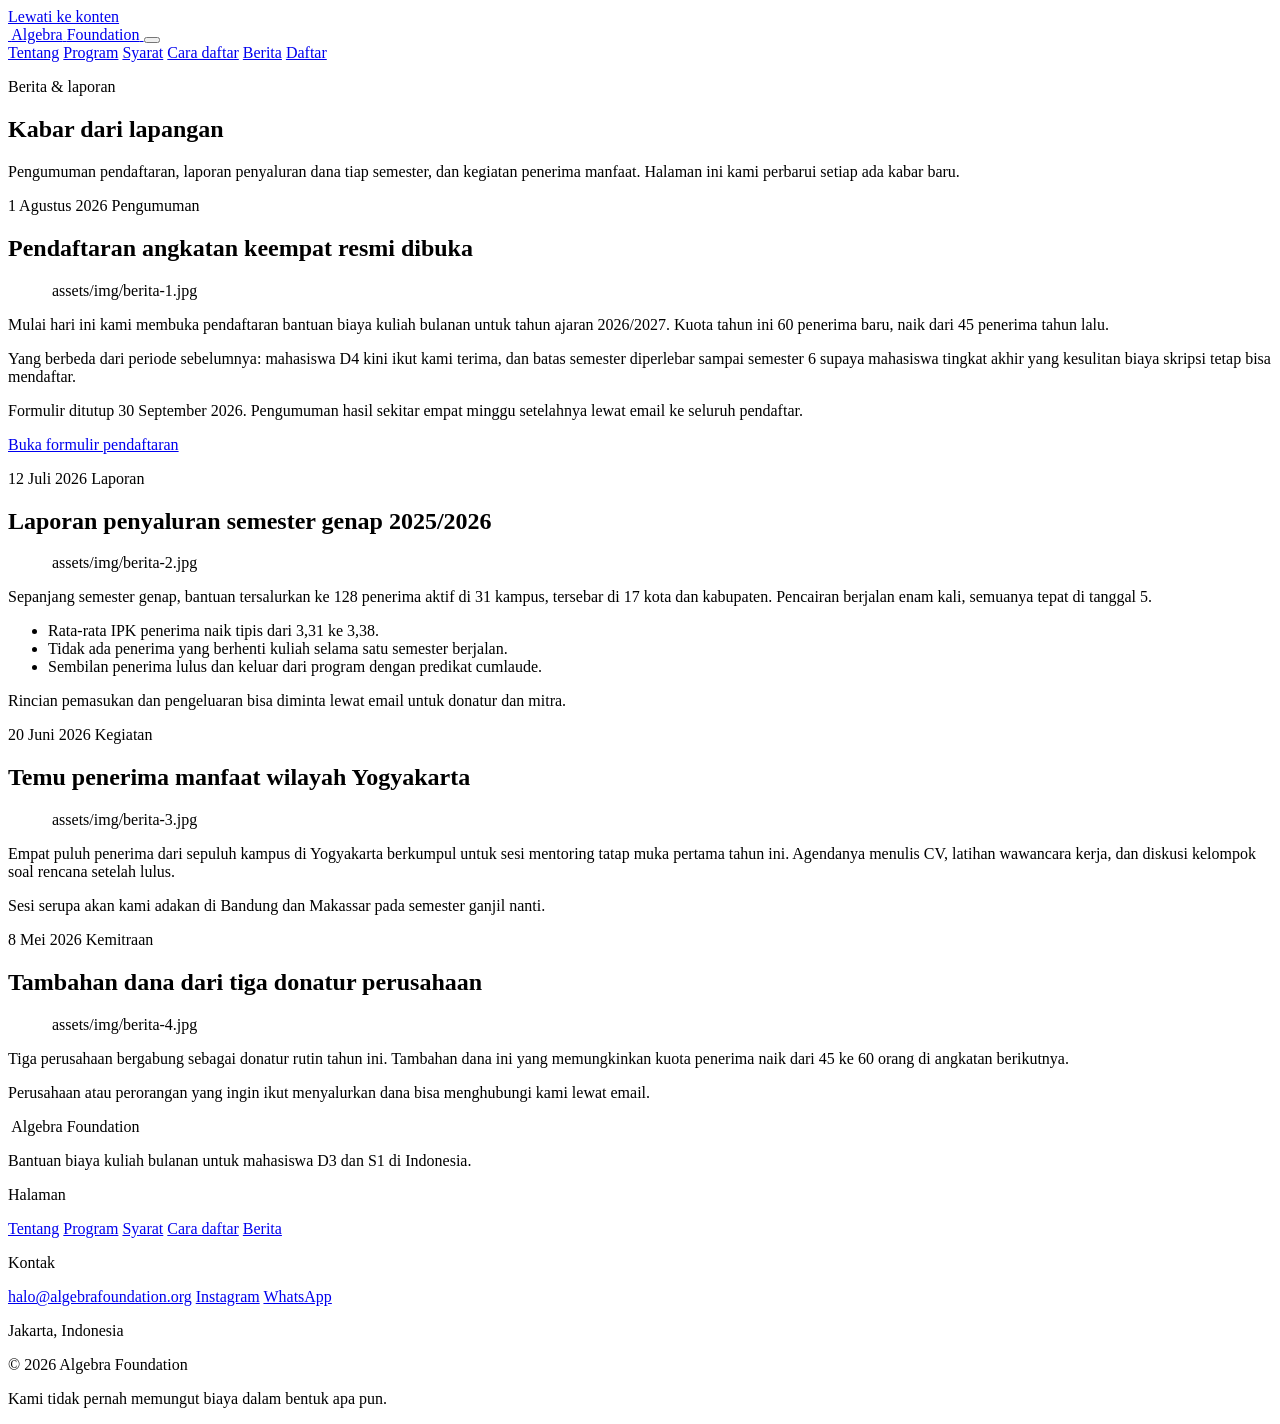
==== berita.html @ 080e6dc0 "Add files via upload" ====
<!DOCTYPE html>
<html lang="id">
<head>
<meta charset="UTF-8">
<meta name="viewport" content="width=device-width, initial-scale=1.0">
<title>Berita — Algebra Foundation</title>
<meta name="description" content="Kabar terbaru, laporan penyaluran dana, dan kegiatan Algebra Foundation.">
<link rel="icon" href="assets/img/logo.svg">
<meta name="theme-color" content="#123363">

<link rel="preconnect" href="https://fonts.googleapis.com">
<link rel="preconnect" href="https://fonts.gstatic.com" crossorigin>
<link href="https://fonts.googleapis.com/css2?family=Newsreader:ital,opsz,wght@0,6..72,400;0,6..72,500;0,6..72,600;1,6..72,400&family=Plus+Jakarta+Sans:wght@400;500;600;700&family=IBM+Plex+Mono:wght@400;500&display=swap" rel="stylesheet">
<link rel="stylesheet" href="assets/css/style.css">
<noscript>
  <style>
    .reveal{ opacity:1 !important; transform:none !important; }
    .ledger__month{ opacity:1 !important; transform:none !important; }
    .nav{ max-height:none !important; opacity:1 !important; pointer-events:auto !important; }
  </style>
</noscript>
</head>
<body>

<a class="skip" href="#utama">Lewati ke konten</a>

<header class="topbar" id="topbar">
  <div class="wrap topbar__inner">
    <a class="brand" href="index.html">
      <img class="brand__img" src="assets/img/logo.svg" alt="">
      <span class="brand__text">
        <span class="brand__name">Algebra</span>
        <span class="brand__sub">Foundation</span>
      </span>
    </a>

    <button class="burger" id="burger" aria-expanded="false" aria-controls="nav" aria-label="Buka menu">
      <span></span><span></span><span></span>
    </button>

    <nav class="nav" id="nav">
      <a href="index.html#tentang">Tentang</a>
      <a href="index.html#program">Program</a>
      <a href="index.html#syarat">Syarat</a>
      <a href="index.html#cara-daftar">Cara daftar</a>
      <a href="berita.html">Berita</a>
      <a class="btn btn--pill" href="https://forms.gle/GANTI-LINK-INI" target="_blank" rel="noopener">Daftar</a>
    </nav>
  </div>
</header>

<main id="utama">

<section class="pagehead">
  <div class="wrap">
    <p class="eyebrow">Berita &amp; laporan</p>
    <h1 class="h1">Kabar dari lapangan</h1>
    <p class="pagehead__lead">
      Pengumuman pendaftaran, laporan penyaluran dana tiap semester, dan kegiatan penerima manfaat.
      Halaman ini kami perbarui setiap ada kabar baru.
    </p>
  </div>
</section>

<section class="section">
  <div class="wrap wrap--narrow">

    <!-- ====== SALIN BLOK <article> DI BAWAH INI UNTUK MENAMBAH BERITA BARU ====== -->
    <article class="post" id="pendaftaran-2026">
      <div class="post__meta">
        <time class="post__date" datetime="2026-08-01">1 Agustus 2026</time>
        <span class="post__badge">Pengumuman</span>
      </div>
      <h2 class="post__title">Pendaftaran angkatan keempat resmi dibuka</h2>
      <figure class="foto foto--169">
        <img src="assets/img/berita-1.jpg" alt="">
        <span class="foto__hint">assets/img/berita-1.jpg</span>
      </figure>
      <div class="post__body">
        <p>
          Mulai hari ini kami membuka pendaftaran bantuan biaya kuliah bulanan untuk tahun ajaran
          2026/2027. Kuota tahun ini 60 penerima baru, naik dari 45 penerima tahun lalu.
        </p>
        <p>
          Yang berbeda dari periode sebelumnya: mahasiswa D4 kini ikut kami terima, dan batas
          semester diperlebar sampai semester 6 supaya mahasiswa tingkat akhir yang kesulitan
          biaya skripsi tetap bisa mendaftar.
        </p>
        <p>
          Formulir ditutup 30 September 2026. Pengumuman hasil sekitar empat minggu setelahnya
          lewat email ke seluruh pendaftar.
        </p>
        <p><a class="link-arrow" href="https://forms.gle/GANTI-LINK-INI" target="_blank" rel="noopener">Buka formulir pendaftaran</a></p>
      </div>
    </article>

    <article class="post" id="laporan-genap">
      <div class="post__meta">
        <time class="post__date" datetime="2026-07-12">12 Juli 2026</time>
        <span class="post__badge">Laporan</span>
      </div>
      <h2 class="post__title">Laporan penyaluran semester genap 2025/2026</h2>
      <figure class="foto foto--169">
        <img src="assets/img/berita-2.jpg" alt="">
        <span class="foto__hint">assets/img/berita-2.jpg</span>
      </figure>
      <div class="post__body">
        <p>
          Sepanjang semester genap, bantuan tersalurkan ke 128 penerima aktif di 31 kampus,
          tersebar di 17 kota dan kabupaten. Pencairan berjalan enam kali, semuanya tepat di
          tanggal 5.
        </p>
        <ul>
          <li>Rata-rata IPK penerima naik tipis dari 3,31 ke 3,38.</li>
          <li>Tidak ada penerima yang berhenti kuliah selama satu semester berjalan.</li>
          <li>Sembilan penerima lulus dan keluar dari program dengan predikat cumlaude.</li>
        </ul>
        <p>
          Rincian pemasukan dan pengeluaran bisa diminta lewat email untuk donatur dan mitra.
        </p>
      </div>
    </article>

    <article class="post" id="temu-yogya">
      <div class="post__meta">
        <time class="post__date" datetime="2026-06-20">20 Juni 2026</time>
        <span class="post__badge">Kegiatan</span>
      </div>
      <h2 class="post__title">Temu penerima manfaat wilayah Yogyakarta</h2>
      <figure class="foto foto--169">
        <img src="assets/img/berita-3.jpg" alt="">
        <span class="foto__hint">assets/img/berita-3.jpg</span>
      </figure>
      <div class="post__body">
        <p>
          Empat puluh penerima dari sepuluh kampus di Yogyakarta berkumpul untuk sesi mentoring
          tatap muka pertama tahun ini. Agendanya menulis CV, latihan wawancara kerja, dan
          diskusi kelompok soal rencana setelah lulus.
        </p>
        <p>
          Sesi serupa akan kami adakan di Bandung dan Makassar pada semester ganjil nanti.
        </p>
      </div>
    </article>

    <article class="post" id="mitra-baru">
      <div class="post__meta">
        <time class="post__date" datetime="2026-05-08">8 Mei 2026</time>
        <span class="post__badge">Kemitraan</span>
      </div>
      <h2 class="post__title">Tambahan dana dari tiga donatur perusahaan</h2>
      <figure class="foto foto--169">
        <img src="assets/img/berita-4.jpg" alt="">
        <span class="foto__hint">assets/img/berita-4.jpg</span>
      </figure>
      <div class="post__body">
        <p>
          Tiga perusahaan bergabung sebagai donatur rutin tahun ini. Tambahan dana ini yang
          memungkinkan kuota penerima naik dari 45 ke 60 orang di angkatan berikutnya.
        </p>
        <p>
          Perusahaan atau perorangan yang ingin ikut menyalurkan dana bisa menghubungi kami
          lewat email.
        </p>
      </div>
    </article>
    <!-- ====== SAMPAI SINI ====== -->

  </div>
</section>

</main>

<footer class="foot">
  <div class="wrap foot__inner">
    <div class="foot__brand">
      <img class="foot__logo" src="assets/img/logo-putih.svg" alt="">
      <span class="foot__wordmark">
        <span class="brand__name">Algebra</span>
        <span class="brand__sub">Foundation</span>
      </span>
      <p class="foot__blurb">Bantuan biaya kuliah bulanan untuk mahasiswa D3 dan S1 di Indonesia.</p>
    </div>

    <div class="foot__col">
      <p class="foot__head">Halaman</p>
      <a href="index.html#tentang">Tentang</a>
      <a href="index.html#program">Program</a>
      <a href="index.html#syarat">Syarat</a>
      <a href="index.html#cara-daftar">Cara daftar</a>
      <a href="berita.html">Berita</a>
    </div>

    <div class="foot__col">
      <p class="foot__head">Kontak</p>
      <a href="mailto:halo@algebrafoundation.org">halo@algebrafoundation.org</a>
      <a href="https://instagram.com/" target="_blank" rel="noopener">Instagram</a>
      <a href="https://wa.me/62800000000" target="_blank" rel="noopener">WhatsApp</a>
      <p class="foot__addr">Jakarta, Indonesia</p>
    </div>
  </div>

  <div class="wrap foot__bar">
    <p>© <span id="tahun">2026</span> Algebra Foundation</p>
    <p>Kami tidak pernah memungut biaya dalam bentuk apa pun.</p>
  </div>
</footer>

<script src="assets/js/main.js"></script>
</body>
</html>
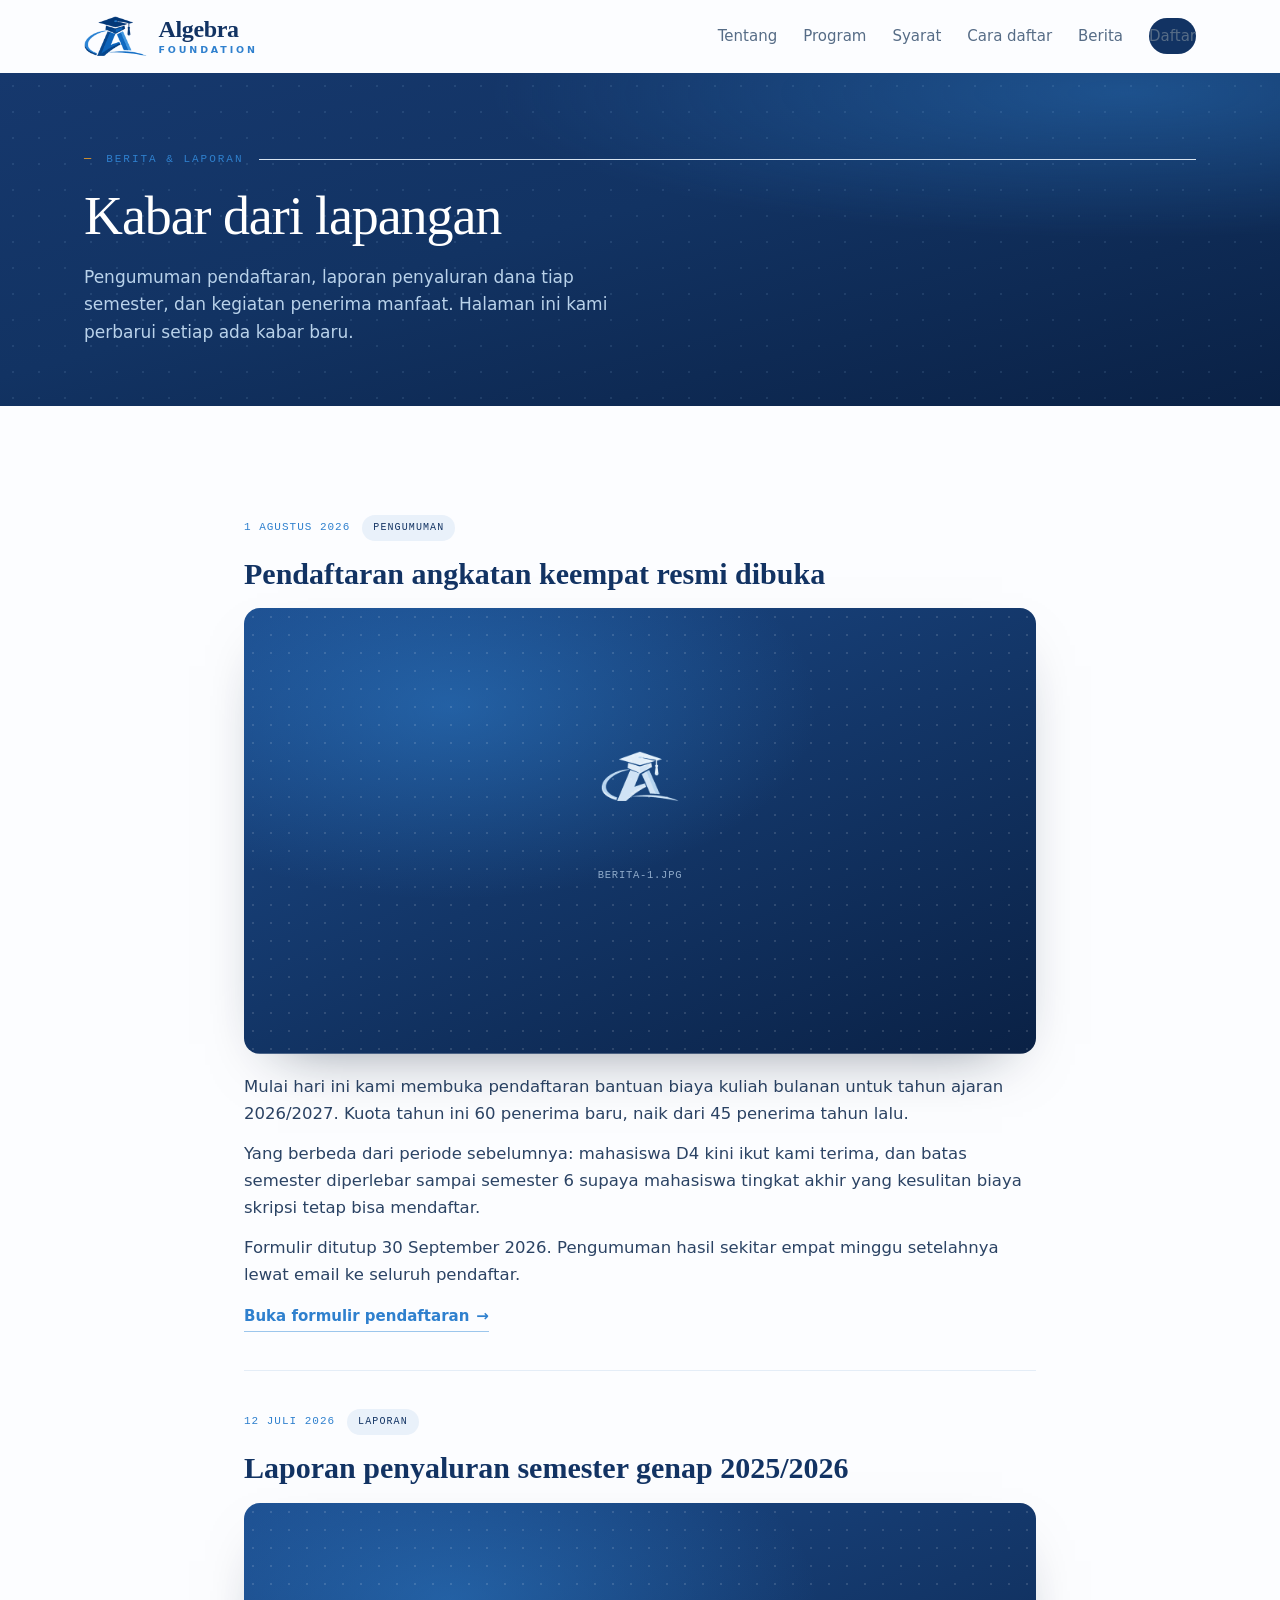
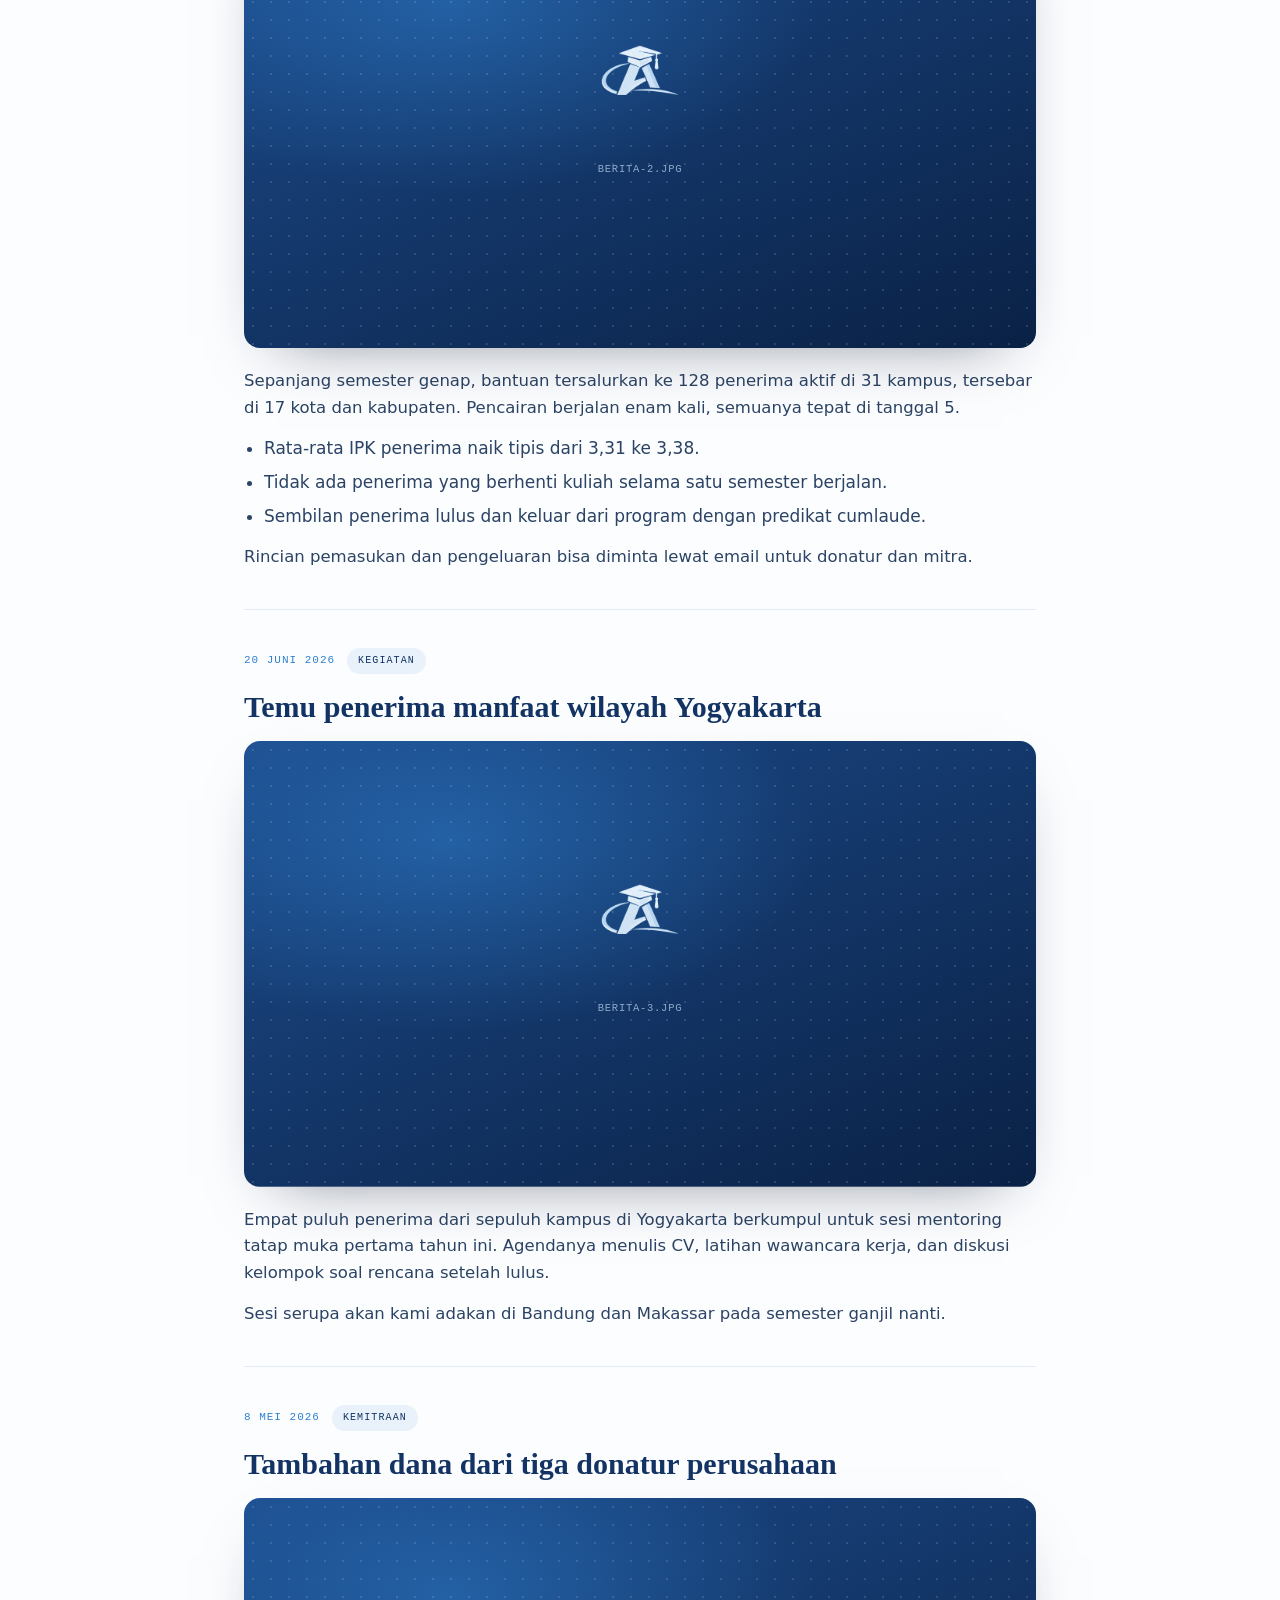
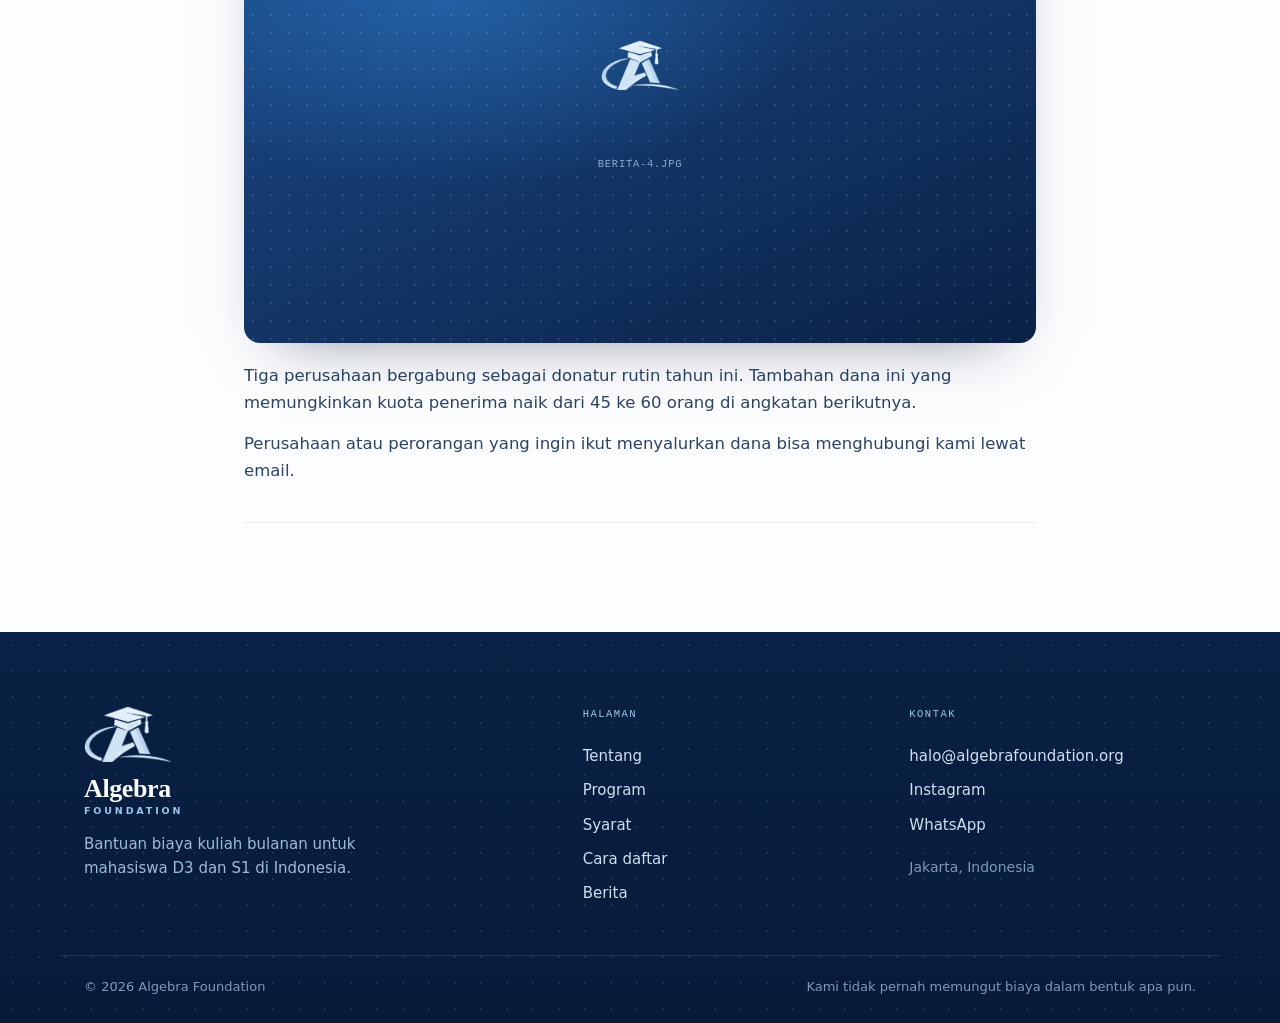
==== commit 6f3c0371: "Add files via upload" ====
--- a/berita.html
+++ b/berita.html
@@ -5,13 +5,489 @@
 <meta name="viewport" content="width=device-width, initial-scale=1.0">
 <title>Berita — Algebra Foundation</title>
 <meta name="description" content="Kabar terbaru, laporan penyaluran dana, dan kegiatan Algebra Foundation.">
-<link rel="icon" href="assets/img/logo.svg">
+<link rel="icon" href="[data-uri]">
 <meta name="theme-color" content="#123363">
 
 <link rel="preconnect" href="https://fonts.googleapis.com">
 <link rel="preconnect" href="https://fonts.gstatic.com" crossorigin>
 <link href="https://fonts.googleapis.com/css2?family=Newsreader:ital,opsz,wght@0,6..72,400;0,6..72,500;0,6..72,600;1,6..72,400&family=Plus+Jakarta+Sans:wght@400;500;600;700&family=IBM+Plex+Mono:wght@400;500&display=swap" rel="stylesheet">
-<link rel="stylesheet" href="assets/css/style.css">
+<style>
+/* =========================================================
+   Algebra Foundation — style.css
+   Palet & tipografi diambil dari logo yayasan.
+   ========================================================= */
+
+:root{
+  --ink:        #0B1A2E;
+  --navy:       #123363;
+  --navy-900:   #0A2145;
+  --navy-800:   #0E2951;
+  --navy-700:   #16386D;
+  --navy-600:   #1C4B8B;
+  --azure:      #2F80CE;
+  --azure-300:  #9CC6EC;
+  --sky:        #E9F1FA;
+  --sky-deep:   #D6E6F6;
+  --paper:      #FCFDFF;
+  --line:       #D7E3F0;
+  --line-soft:  #E4EDF7;
+  --muted:      #566C86;
+  --body:       #2B4364;
+  --marigold:   #E39A2B;
+  --marigold-l: #F6C670;
+
+  --serif: "Newsreader", Georgia, serif;
+  --sans:  "Plus Jakarta Sans", system-ui, -apple-system, "Segoe UI", sans-serif;
+  --mono:  "IBM Plex Mono", ui-monospace, "SF Mono", monospace;
+
+  --wrap: 1160px;
+  --pad-y: clamp(64px, 8.5vw, 112px);
+  --radius: 16px;
+  --shadow: 0 24px 60px -34px rgba(11,26,46,.55);
+}
+
+*,*::before,*::after{ box-sizing:border-box; }
+html{ scroll-behavior:smooth; scroll-padding-top:86px; }
+
+body{
+  margin:0;
+  background:var(--paper);
+  color:var(--ink);
+  font-family:var(--sans);
+  font-size:17px;
+  line-height:1.62;
+  -webkit-font-smoothing:antialiased;
+  overflow-x:hidden;
+}
+
+img{ max-width:100%; display:block; }
+a{ color:inherit; }
+
+.skip{ position:absolute; left:-9999px; top:0; background:var(--navy); color:#fff; padding:12px 18px; z-index:200; }
+.skip:focus{ left:0; }
+:focus-visible{ outline:3px solid var(--marigold); outline-offset:3px; border-radius:4px; }
+
+.wrap{ width:100%; max-width:var(--wrap); margin:0 auto; padding:0 24px; position:relative; z-index:2; }
+.wrap--narrow{ max-width:840px; }
+.mono{ font-family:var(--mono); font-size:.92em; }
+
+/* =========== HEADER =========== */
+.topbar{
+  position:sticky; top:0; z-index:100;
+  background:rgba(252,253,255,.9);
+  backdrop-filter:saturate(170%) blur(14px);
+  border-bottom:1px solid transparent;
+  transition:border-color .25s ease, box-shadow .25s ease;
+}
+.topbar.is-stuck{ border-bottom-color:var(--line-soft); box-shadow:0 8px 30px -22px rgba(11,26,46,.6); }
+.topbar__inner{ display:flex; align-items:center; justify-content:space-between; gap:16px; min-height:72px; }
+
+.brand{ display:flex; align-items:center; gap:12px; text-decoration:none; }
+.brand__img{ width:auto; height:40px; object-fit:contain; }
+.brand__text{ display:flex; flex-direction:column; line-height:1; }
+.brand__name{ font-family:var(--serif); font-size:24px; font-weight:600; color:var(--navy); letter-spacing:-.015em; }
+.brand__sub{ font-family:var(--sans); font-size:9.5px; font-weight:700; letter-spacing:.3em; color:var(--azure); text-transform:uppercase; margin-top:4px; }
+
+.nav{ display:flex; align-items:center; gap:26px; }
+.nav a{ text-decoration:none; font-size:15px; font-weight:500; color:var(--muted); padding:6px 0; position:relative; transition:color .18s ease; }
+.nav a:not(.btn)::after{ content:""; position:absolute; left:0; bottom:0; height:2px; width:0; background:var(--azure); transition:width .22s ease; }
+.nav a:not(.btn):hover{ color:var(--navy); }
+.nav a:not(.btn):hover::after{ width:100%; }
+
+.burger{ display:none; background:none; border:0; padding:10px; cursor:pointer; }
+.burger span{ display:block; width:24px; height:2px; background:var(--navy); border-radius:2px; transition:transform .25s ease, opacity .2s ease; }
+.burger span + span{ margin-top:6px; }
+.burger[aria-expanded="true"] span:nth-child(1){ transform:translateY(8px) rotate(45deg); }
+.burger[aria-expanded="true"] span:nth-child(2){ opacity:0; }
+.burger[aria-expanded="true"] span:nth-child(3){ transform:translateY(-8px) rotate(-45deg); }
+
+/* =========== TOMBOL =========== */
+.btn{
+  display:inline-flex; align-items:center; justify-content:center; gap:9px;
+  text-decoration:none; font-weight:600; font-size:15px;
+  padding:13px 26px; border-radius:999px; text-align:center; border:0; cursor:pointer;
+  transition:transform .16s ease, background .2s ease, box-shadow .2s ease, color .2s ease;
+}
+.btn svg{ width:17px; height:17px; flex:none; }
+.btn--primary{ background:linear-gradient(160deg, var(--marigold-l), var(--marigold)); color:#33220A; box-shadow:0 12px 26px -14px rgba(227,154,43,.95); }
+.btn--primary:hover{ transform:translateY(-2px); box-shadow:0 18px 32px -14px rgba(227,154,43,1); }
+.btn--ghost{ border:1.5px solid rgba(156,198,236,.55); color:#EAF2FA; }
+.btn--ghost:hover{ background:rgba(255,255,255,.1); border-color:#fff; }
+.btn--pill{ background:var(--navy); color:#fff; padding:11px 22px; font-size:14.5px; }
+.btn--pill:hover{ background:var(--navy-600); transform:translateY(-1px); }
+.btn--lg{ padding:16px 32px; font-size:16px; }
+
+/* =========== HERO =========== */
+.hero{
+  position:relative; isolation:isolate; color:#fff;
+  padding:clamp(52px,7vw,88px) 0 clamp(44px,6vw,68px);
+  background:
+    radial-gradient(90% 70% at 88% 4%, rgba(47,128,206,.42) 0%, transparent 60%),
+    radial-gradient(70% 60% at 4% 96%, rgba(28,75,139,.5) 0%, transparent 62%),
+    linear-gradient(165deg, #16386D 0%, var(--navy) 42%, var(--navy-900) 100%);
+  overflow:hidden;
+}
+/* titik-titik halus */
+.hero::before{
+  content:""; position:absolute; inset:0; z-index:0; opacity:.5;
+  background-image:radial-gradient(circle, rgba(156,198,236,.28) 1px, transparent 1px);
+  background-size:26px 26px;
+  -webkit-mask-image:linear-gradient(180deg, #000 0%, transparent 78%);
+  mask-image:linear-gradient(180deg, #000 0%, transparent 78%);
+}
+/* lingkaran orbit besar, mengambil bentuk swoosh di logo */
+.hero__rings{ position:absolute; top:-24%; right:-14%; width:min(760px,86vw); z-index:0; opacity:.5; color:var(--azure-300); pointer-events:none; }
+.hero__rings circle{ fill:none; stroke:currentColor; stroke-width:1.2; }
+
+.hero__grid{ display:grid; grid-template-columns:minmax(0,1.05fr) minmax(0,.95fr); gap:clamp(32px,5vw,64px); align-items:center; }
+
+.eyebrow{
+  display:inline-flex; align-items:center; gap:9px;
+  font-family:var(--mono); font-size:11.5px; letter-spacing:.13em; text-transform:uppercase;
+  color:#CFE4F6; margin:0 0 22px;
+  background:rgba(156,198,236,.14); border:1px solid rgba(156,198,236,.26);
+  padding:7px 15px 7px 11px; border-radius:999px;
+}
+.eyebrow .dot{ width:7px; height:7px; border-radius:50%; background:var(--marigold); box-shadow:0 0 0 4px rgba(227,154,43,.22); }
+
+.hero__title{ font-family:var(--serif); font-weight:500; font-size:clamp(38px,5.6vw,66px); line-height:1.05; letter-spacing:-.025em; margin:0; }
+.hero__title em{ font-style:italic; color:var(--azure-300); }
+.hero__arc{ width:min(340px,74%); height:auto; color:var(--azure-300); margin:10px 0 2px; display:block; opacity:.9; }
+.hero__arc path{ stroke-dasharray:640; stroke-dashoffset:640; animation:draw 1.5s .35s cubic-bezier(.2,.7,.3,1) forwards; }
+@keyframes draw{ to{ stroke-dashoffset:0; } }
+
+.hero__lead{ font-size:clamp(16px,1.6vw,18.5px); line-height:1.68; color:#C3D9EE; max-width:52ch; margin:18px 0 30px; }
+.hero__cta{ display:flex; flex-wrap:wrap; gap:12px; }
+
+/* --- TANDA TANGAN: tumpukan bukti transfer --- */
+.slips{ position:relative; height:330px; }
+.slip{
+  position:absolute; left:0; right:0; border-radius:18px; padding:20px 22px;
+  background:linear-gradient(150deg, #FFFFFF, #F2F7FD);
+  box-shadow:0 30px 60px -28px rgba(4,16,36,.85);
+  color:var(--navy);
+}
+.slip--3{ top:0;   transform:rotate(-4deg) scale(.9);  opacity:.5; }
+.slip--2{ top:44px; transform:rotate(2.5deg) scale(.95); opacity:.78; }
+.slip--1{ top:96px; transform:rotate(-1deg); }
+.slip--1{ animation:bob 6s ease-in-out infinite; }
+@keyframes bob{ 0%,100%{ transform:rotate(-1deg) translateY(0); } 50%{ transform:rotate(-1deg) translateY(-9px); } }
+
+.slip__top{ display:flex; align-items:center; justify-content:space-between; gap:12px; margin-bottom:14px; }
+.slip__tag{ display:flex; align-items:center; gap:7px; font-family:var(--mono); font-size:10.5px; letter-spacing:.1em; text-transform:uppercase; color:#1F8A56; }
+.slip__tag .dot{ width:7px; height:7px; border-radius:50%; background:#22A366; }
+.slip__when{ font-family:var(--mono); font-size:10.5px; color:var(--muted); letter-spacing:.04em; }
+.slip__amt{ font-family:var(--serif); font-size:34px; font-weight:600; letter-spacing:-.02em; line-height:1; margin:0 0 4px; }
+.slip__from{ font-size:13.5px; color:var(--muted); margin:0 0 16px; }
+.slip__foot{ display:flex; align-items:center; gap:10px; border-top:1px dashed var(--line); padding-top:13px; }
+.slip__ava{ width:28px; height:28px; border-radius:8px; background:linear-gradient(150deg,var(--azure),var(--navy)); flex:none; }
+.slip__note{ font-size:12.5px; color:var(--muted); margin:0; }
+
+/* --- rel bulan --- */
+.ledger{ margin-top:clamp(40px,6vw,60px); }
+.ledger__rail{ display:grid; grid-template-columns:repeat(12,1fr); border-top:1px solid rgba(156,198,236,.3); }
+.ledger__month{ display:flex; flex-direction:column; align-items:center; gap:9px; opacity:0; transform:translateY(6px); }
+.ledger.is-on .ledger__month{ animation:tickIn .5s cubic-bezier(.2,.7,.3,1) forwards; }
+.ledger.is-on .ledger__month:nth-child(1){animation-delay:.04s}
+.ledger.is-on .ledger__month:nth-child(2){animation-delay:.1s}
+.ledger.is-on .ledger__month:nth-child(3){animation-delay:.16s}
+.ledger.is-on .ledger__month:nth-child(4){animation-delay:.22s}
+.ledger.is-on .ledger__month:nth-child(5){animation-delay:.28s}
+.ledger.is-on .ledger__month:nth-child(6){animation-delay:.34s}
+.ledger.is-on .ledger__month:nth-child(7){animation-delay:.4s}
+.ledger.is-on .ledger__month:nth-child(8){animation-delay:.46s}
+.ledger.is-on .ledger__month:nth-child(9){animation-delay:.52s}
+.ledger.is-on .ledger__month:nth-child(10){animation-delay:.58s}
+.ledger.is-on .ledger__month:nth-child(11){animation-delay:.64s}
+.ledger.is-on .ledger__month:nth-child(12){animation-delay:.7s}
+@keyframes tickIn{ to{ opacity:1; transform:none; } }
+.ledger__tick{ width:2px; height:22px; background:var(--marigold); border-radius:2px; box-shadow:0 0 10px rgba(227,154,43,.7); }
+.ledger__label{ font-family:var(--mono); font-size:11.5px; letter-spacing:.06em; color:#A9C4DF; text-transform:uppercase; }
+.ledger__note{ font-family:var(--mono); font-size:12.5px; color:#94B6D6; margin:20px 0 0; }
+
+/* =========== STRIP ANGKA =========== */
+.strip{ background:var(--navy-900); color:#fff; position:relative; overflow:hidden; }
+.strip::before{
+  content:""; position:absolute; inset:0;
+  background-image:linear-gradient(90deg, rgba(156,198,236,.1) 1px, transparent 1px);
+  background-size:64px 100%;
+}
+.strip__grid{ display:grid; grid-template-columns:repeat(4,1fr); gap:24px; padding-top:38px; padding-bottom:38px; }
+.stat{ display:flex; flex-direction:column; gap:4px; }
+.stat__num{ font-family:var(--serif); font-size:clamp(32px,3.8vw,46px); font-weight:500; line-height:1; letter-spacing:-.02em; color:#fff; }
+.stat__num span{ color:var(--marigold); }
+.stat__cap{ font-family:var(--mono); font-size:11px; letter-spacing:.12em; text-transform:uppercase; color:var(--azure-300); }
+
+
+/* =========== PENANDA SEKSI BERNOMOR =========== */
+.sec-num{ display:flex; align-items:center; margin:0 0 18px; }
+.sec-num__n{ font-family:var(--mono); font-size:12px; font-weight:500; letter-spacing:.08em; color:var(--marigold); flex:none; margin-right:14px; }
+.sec-num__label{ font-family:var(--mono); font-size:11px; letter-spacing:.18em; text-transform:uppercase; color:var(--azure); flex:none; margin-right:16px; }
+.sec-num__line{ flex:1 1 auto; height:1px; background:var(--line); min-width:20px; }
+.section--navy .sec-num__label{ color:var(--azure-300); }
+.section--navy .sec-num__line{ background:rgba(156,198,236,.28); }
+.section--sky .sec-num__line{ background:rgba(18,51,99,.16); }
+@media (max-width:600px){ .sec-num__line{ display:none; } }
+
+/* =========== SECTION DASAR =========== */
+.section{ padding-top:var(--pad-y); padding-bottom:var(--pad-y); position:relative; }
+.section--sky{
+  background-color:var(--sky);
+  background-image:radial-gradient(circle, rgba(18,51,99,.07) 1.1px, transparent 1.1px);
+  background-size:22px 22px;
+}
+.section--navy{
+  background-color:var(--navy);
+  background-image:
+    radial-gradient(70% 60% at 90% 8%, rgba(47,128,206,.34), transparent 62%),
+    radial-gradient(circle, rgba(156,198,236,.13) 1px, transparent 1px);
+  background-size:auto, 26px 26px;
+  color:#fff;
+}
+
+.kicker{ display:inline-block; font-family:var(--mono); font-size:11px; letter-spacing:.17em; text-transform:uppercase; color:var(--azure); margin:0 0 14px; padding-left:26px; position:relative; }
+.kicker::before{ content:""; position:absolute; left:0; top:50%; width:18px; height:2px; background:var(--marigold); }
+.kicker--light{ color:var(--azure-300); }
+
+.h2{ font-family:var(--serif); font-weight:500; font-size:clamp(28px,3.4vw,42px); line-height:1.15; letter-spacing:-.02em; margin:0; color:var(--navy); }
+.h2--wide{ max-width:17ch; margin-bottom:44px; }
+.h2--light{ color:#fff; }
+
+.grid-2{ display:grid; grid-template-columns:minmax(0,.88fr) minmax(0,1.12fr); gap:clamp(32px,5.5vw,76px); align-items:start; }
+.col-head{ position:sticky; top:106px; }
+.col-head__note{ font-size:15px; color:var(--muted); margin:18px 0 0; max-width:34ch; }
+.col-body{ min-width:0; }
+
+.prose p{ margin:0 0 18px; color:var(--body); }
+.prose p:last-child{ margin-bottom:0; }
+.prose a{ color:var(--azure); text-decoration-thickness:1px; text-underline-offset:3px; }
+
+.sec-head{ display:flex; align-items:flex-end; justify-content:space-between; gap:24px; flex-wrap:wrap; }
+.sec-head .h2--wide{ margin-bottom:0; }
+
+.link-arrow{ display:inline-flex; align-items:center; gap:7px; font-size:15px; font-weight:600; color:var(--azure); text-decoration:none; border-bottom:1.5px solid var(--azure-300); padding-bottom:3px; transition:gap .18s ease, border-color .2s ease; }
+.link-arrow::after{ content:"→"; }
+.link-arrow:hover{ gap:11px; border-bottom-color:var(--azure); }
+
+/* =========== SLOT FOTO =========== */
+.foto{
+  position:relative; margin:0; border-radius:var(--radius); overflow:hidden;
+  background:
+    radial-gradient(75% 70% at 26% 22%, rgba(47,128,206,.5), transparent 62%),
+    linear-gradient(155deg, var(--navy-600), var(--navy-900));
+  box-shadow:var(--shadow);
+}
+.foto::after{
+  content:""; position:absolute; inset:0;
+  background-image:radial-gradient(circle, rgba(255,255,255,.13) 1px, transparent 1px);
+  background-size:18px 18px;
+}
+.foto img{ position:relative; z-index:2; width:100%; height:100%; object-fit:cover; display:block; }
+.foto--43{ aspect-ratio:4/3; }
+.foto--169{ aspect-ratio:16/9; }
+@supports not (aspect-ratio:1/1){
+  .foto--43::before{ content:""; display:block; padding-top:75%; }
+  .foto--169::before{ content:""; display:block; padding-top:56.25%; }
+  .foto img{ position:absolute; inset:0; }
+}
+/* slot foto yang masih kosong tampil sebagai panel berlogo, bukan kotak kosong */
+.foto.is-empty{
+  background-image:
+    url("[data-uri]"),
+    radial-gradient(75% 70% at 26% 22%, rgba(47,128,206,.5), transparent 62%),
+    linear-gradient(155deg, var(--navy-600), var(--navy-900));
+  background-repeat:no-repeat, no-repeat, no-repeat;
+  background-position:center 36%, center, center;
+  background-size:78px auto, cover, cover;
+}
+.foto__hint{
+  display:none; position:absolute; left:0; right:0; bottom:0; top:58%; z-index:3;
+  align-items:flex-start; justify-content:center; text-align:center; padding:0 18px;
+  font-family:var(--mono); font-size:10.5px; line-height:1.7; letter-spacing:.07em;
+  text-transform:uppercase; color:rgba(190,215,240,.72);
+}
+.foto.is-empty .foto__hint{ display:flex; }
+.foto.is-empty img{ display:none; }
+.foto__cap{ font-size:13.5px; color:var(--muted); margin:12px 0 0; }
+
+/* =========== KARTU PROGRAM =========== */
+.cards{ display:grid; grid-template-columns:repeat(auto-fit,minmax(248px,1fr)); gap:20px; }
+.card{
+  position:relative; background:#fff; border:1px solid var(--line-soft); border-radius:var(--radius);
+  padding:28px 26px 30px; overflow:hidden;
+  transition:transform .22s ease, box-shadow .22s ease, border-color .22s ease;
+}
+.card::before{ content:""; position:absolute; left:0; right:0; top:0; height:3px; background:linear-gradient(90deg,var(--azure),var(--marigold)); opacity:0; transition:opacity .22s ease; }
+.card:hover{ transform:translateY(-4px); border-color:var(--azure-300); box-shadow:0 26px 50px -34px rgba(18,51,99,.85); }
+.card:hover::before{ opacity:1; }
+.card__ico{ width:46px; height:46px; border-radius:13px; display:flex; align-items:center; justify-content:center; background:var(--sky); color:var(--navy); margin-bottom:18px; }
+.card__ico svg{ width:23px; height:23px; }
+.card__tag{ font-family:var(--mono); font-size:10.5px; letter-spacing:.13em; text-transform:uppercase; color:var(--marigold); margin:0 0 8px; }
+.card__title{ font-family:var(--serif); font-size:22px; font-weight:600; line-height:1.25; margin:0 0 10px; color:var(--navy); }
+.card__text{ font-size:15.5px; line-height:1.6; color:var(--muted); margin:0; }
+
+/* =========== CERITA / KUTIPAN =========== */
+.quotes{ display:grid; grid-template-columns:repeat(auto-fit,minmax(280px,1fr)); gap:20px; }
+.quote{ position:relative; background:#fff; border-radius:var(--radius); padding:32px 28px 26px; box-shadow:0 20px 44px -34px rgba(18,51,99,.7); border:1px solid var(--line-soft); }
+.quote__mark{ font-family:var(--serif); font-size:64px; line-height:.7; color:var(--sky-deep); display:block; margin-bottom:6px; }
+.quote__text{ font-family:var(--serif); font-size:19px; line-height:1.5; color:var(--navy); margin:0 0 22px; }
+.quote__who{ display:flex; align-items:center; gap:12px; border-top:1px solid var(--line-soft); padding-top:16px; }
+.quote__ava{ width:42px; height:42px; border-radius:50%; flex:none; display:flex; align-items:center; justify-content:center; font-family:var(--mono); font-size:13px; font-weight:500; color:#fff; background:linear-gradient(150deg,var(--azure),var(--navy)); }
+.quote__name{ font-size:15px; font-weight:600; color:var(--navy); margin:0; }
+.quote__meta{ font-size:13px; color:var(--muted); margin:0; }
+
+/* =========== CHECKLIST SYARAT =========== */
+.checklist{ list-style:none; margin:0 0 32px; padding:0; }
+.checklist li{ position:relative; padding:14px 0 14px 42px; border-bottom:1px solid var(--line-soft); font-size:16px; color:var(--body); }
+.checklist li:first-child{ border-top:1px solid var(--line-soft); }
+.checklist li::before{
+  content:""; position:absolute; left:4px; top:16px; width:22px; height:22px; border-radius:50%;
+  background:var(--sky);
+}
+.checklist li::after{
+  content:""; position:absolute; left:11px; top:22px; width:8px; height:4px;
+  border-left:2px solid var(--azure); border-bottom:2px solid var(--azure);
+  transform:rotate(-45deg);
+}
+
+.docbox{ background:linear-gradient(160deg,var(--sky),#F4F9FE); border:1px solid var(--line-soft); border-radius:var(--radius); padding:26px 28px 24px; }
+.docbox__head{ font-family:var(--mono); font-size:11px; letter-spacing:.12em; text-transform:uppercase; color:var(--navy); margin:0 0 16px; }
+.docbox__list{ margin:0; padding-left:20px; }
+.docbox__list li{ font-size:15.5px; color:var(--body); margin-bottom:8px; }
+.docbox__foot{ font-size:13.5px; color:var(--muted); margin:16px 0 0; }
+
+/* =========== LANGKAH =========== */
+.steps{ list-style:none; margin:0 0 clamp(40px,5.5vw,60px); padding:0; display:grid; grid-template-columns:repeat(auto-fit,minmax(228px,1fr)); gap:16px; }
+.step{ position:relative; background:rgba(255,255,255,.06); border:1px solid rgba(156,198,236,.22); border-radius:var(--radius); padding:28px 24px 30px; transition:background .22s ease, transform .22s ease; }
+.step:hover{ background:rgba(255,255,255,.1); transform:translateY(-3px); }
+.step__no{ display:flex; align-items:center; justify-content:center; font-family:var(--mono); font-size:13px; color:#33220A; background:var(--marigold); width:32px; height:32px; border-radius:10px; margin-bottom:18px; }
+.step__title{ font-family:var(--serif); font-size:21px; font-weight:600; margin:0 0 9px; color:#fff; }
+.step__text{ font-size:15px; line-height:1.6; color:#B4CBE2; margin:0; }
+
+.callout{
+  display:flex; align-items:center; justify-content:space-between; gap:26px; flex-wrap:wrap;
+  background:linear-gradient(150deg, rgba(255,255,255,.11), rgba(255,255,255,.05));
+  border:1px solid rgba(156,198,236,.3); border-radius:var(--radius); padding:28px 32px;
+}
+.callout__text{ min-width:0; }
+.callout__when{ font-family:var(--serif); font-size:clamp(19px,2.2vw,26px); font-weight:500; margin:0 0 6px; color:#fff; }
+.callout__sub{ font-size:14.5px; color:#A9C4DF; margin:0; }
+
+/* =========== BERITA =========== */
+.news{ display:grid; grid-template-columns:repeat(auto-fit,minmax(272px,1fr)); gap:22px; margin-top:44px; }
+.news__item{ display:block; text-decoration:none; background:#fff; border:1px solid var(--line-soft); border-radius:var(--radius); overflow:hidden; transition:transform .22s ease, box-shadow .22s ease, border-color .22s ease; }
+.news__item:hover{ transform:translateY(-4px); border-color:var(--azure-300); box-shadow:0 26px 50px -34px rgba(18,51,99,.8); }
+.news__thumb{ border-radius:0; box-shadow:none; }
+.news__body{ padding:24px 24px 28px; }
+.news__date{ font-family:var(--mono); font-size:11px; letter-spacing:.09em; color:var(--azure); text-transform:uppercase; }
+.news__title{ font-family:var(--serif); font-size:21px; font-weight:600; line-height:1.28; margin:10px 0 10px; color:var(--navy); }
+.news__text{ font-size:15px; color:var(--muted); margin:0; line-height:1.6; }
+
+/* =========== FAQ =========== */
+.faq{ border-top:1px solid var(--line); }
+.faq__item{ border-bottom:1px solid var(--line); }
+.faq__q{ cursor:pointer; list-style:none; padding:20px 46px 20px 0; position:relative; font-size:17px; font-weight:600; color:var(--navy); }
+.faq__q::-webkit-details-marker{ display:none; }
+.faq__q::after{ content:"+"; position:absolute; right:6px; top:14px; width:28px; height:28px; line-height:26px; text-align:center; border-radius:50%; background:#fff; font-family:var(--mono); font-size:18px; font-weight:400; color:var(--azure); transition:transform .22s ease; }
+.faq__item[open] .faq__q::after{ transform:rotate(45deg); }
+.faq__a{ padding:0 42px 22px 0; }
+.faq__a p{ margin:0; font-size:16px; color:var(--body); line-height:1.65; }
+
+/* =========== HALAMAN BERITA =========== */
+.pagehead{
+  color:#fff; padding:clamp(48px,6vw,80px) 0 clamp(40px,5vw,60px); position:relative; overflow:hidden;
+  background:
+    radial-gradient(80% 70% at 88% 6%, rgba(47,128,206,.4), transparent 62%),
+    linear-gradient(165deg, #16386D, var(--navy) 45%, var(--navy-900));
+}
+.pagehead::before{ content:""; position:absolute; inset:0; background-image:radial-gradient(circle, rgba(156,198,236,.22) 1px, transparent 1px); background-size:26px 26px; opacity:.55; }
+.pagehead .h1{ font-family:var(--serif); font-weight:500; font-size:clamp(34px,5.2vw,54px); line-height:1.08; letter-spacing:-.02em; margin:0; color:#fff; }
+.pagehead__lead{ font-size:17px; color:#B9D2EA; max-width:52ch; margin:18px 0 0; }
+
+.post{ padding:38px 0; border-bottom:1px solid var(--line-soft); }
+.post:first-of-type{ padding-top:0; }
+.post__meta{ display:flex; gap:12px; align-items:center; flex-wrap:wrap; margin-bottom:14px; }
+.post__date{ font-family:var(--mono); font-size:11px; letter-spacing:.09em; color:var(--azure); text-transform:uppercase; }
+.post__badge{ font-family:var(--mono); font-size:10px; letter-spacing:.11em; text-transform:uppercase; background:var(--sky); color:var(--navy); padding:5px 11px; border-radius:999px; }
+.post__title{ font-family:var(--serif); font-size:clamp(23px,2.7vw,30px); font-weight:600; line-height:1.24; margin:0 0 16px; color:var(--navy); }
+.post__body p{ margin:0 0 14px; color:var(--body); font-size:16.5px; }
+.post__body p:last-child{ margin-bottom:0; }
+.post__body ul{ margin:0 0 14px; padding-left:20px; color:var(--body); }
+.post__body li{ margin-bottom:6px; }
+.post .foto{ margin-bottom:20px; }
+
+/* =========== FOOTER =========== */
+.foot{
+  color:#fff; padding-top:clamp(52px,6vw,74px); position:relative; overflow:hidden;
+  background:linear-gradient(180deg, var(--navy-900), #071A38);
+}
+.foot::before{ content:""; position:absolute; inset:0; background-image:radial-gradient(circle, rgba(156,198,236,.13) 1px, transparent 1px); background-size:26px 26px; }
+.foot__inner{ display:grid; grid-template-columns:minmax(0,1.6fr) repeat(2,minmax(0,1fr)); gap:40px; padding-bottom:44px; }
+.foot__logo{ width:auto; height:56px; object-fit:contain; margin-bottom:14px; }
+.foot__wordmark{ display:flex; flex-direction:column; line-height:1; margin-bottom:16px; }
+.foot__wordmark .brand__name{ color:#fff; font-size:26px; }
+.foot__wordmark .brand__sub{ color:var(--azure-300); }
+.foot__blurb{ font-size:15px; color:#9FBBD6; max-width:34ch; margin:0; }
+.foot__head{ font-family:var(--mono); font-size:10.5px; letter-spacing:.14em; text-transform:uppercase; color:var(--azure-300); margin:0 0 16px; }
+.foot__col a{ display:block; text-decoration:none; font-size:15px; color:#CFE0F0; padding:5px 0; transition:color .18s ease; }
+.foot__col a:hover{ color:#fff; }
+.foot__addr{ font-size:14px; color:#7E9AB7; margin:14px 0 0; }
+.foot__bar{ display:flex; justify-content:space-between; gap:16px; flex-wrap:wrap; border-top:1px solid rgba(156,198,236,.16); padding-top:20px; padding-bottom:26px; }
+.foot__bar p{ margin:0; font-size:13px; color:#7E9AB7; }
+
+/* =========== REVEAL =========== */
+.reveal{ opacity:0; transform:translateY(16px); transition:opacity .65s ease, transform .65s cubic-bezier(.2,.7,.3,1); }
+.reveal.is-in{ opacity:1; transform:none; }
+
+/* =========== RESPONSIF =========== */
+@media (max-width:980px){
+  .hero__grid{ grid-template-columns:1fr; gap:44px; }
+  .slips{ height:300px; max-width:420px; margin:0 auto; }
+  .hero__rings{ top:-12%; right:-40%; opacity:.35; }
+}
+@media (max-width:900px){
+  .grid-2{ grid-template-columns:1fr; }
+  .col-head{ position:static; }
+  .h2--wide{ max-width:22ch; }
+  .strip__grid{ grid-template-columns:repeat(2,1fr); gap:28px 20px; }
+  .foot__inner{ grid-template-columns:1fr 1fr; }
+  .foot__brand{ grid-column:1 / -1; }
+}
+@media (max-width:760px){
+  .burger{ display:block; }
+  .nav{
+    position:absolute; top:100%; left:0; right:0; flex-direction:column; align-items:stretch; gap:0;
+    background:var(--paper); border-bottom:1px solid var(--line); padding:8px 24px 20px;
+    max-height:0; overflow:hidden; opacity:0; pointer-events:none;
+    transition:max-height .3s ease, opacity .2s ease;
+  }
+  .nav.is-open{ max-height:440px; opacity:1; pointer-events:auto; }
+  .nav a{ padding:13px 0; border-bottom:1px solid var(--line-soft); font-size:16px; }
+  .nav a:not(.btn)::after{ display:none; }
+  .nav .btn--pill{ margin-top:14px; border-bottom:0; }
+  .ledger__rail{ grid-template-columns:repeat(6,1fr); row-gap:20px; padding-top:20px; }
+  .ledger__label{ font-size:10.5px; }
+  .hero__cta .btn{ flex:1 1 100%; }
+  .callout{ padding:24px; }
+  .callout .btn{ width:100%; }
+}
+@media (max-width:480px){
+  body{ font-size:16px; }
+  .strip__grid{ grid-template-columns:1fr 1fr; }
+  .foot__inner{ grid-template-columns:1fr; gap:32px; }
+  .slips{ height:290px; }
+  .slip__amt{ font-size:30px; }
+}
+
+@media (prefers-reduced-motion:reduce){
+  html{ scroll-behavior:auto; }
+  *,*::before,*::after{ animation-duration:.001ms !important; animation-delay:0ms !important; animation-iteration-count:1 !important; transition-duration:.001ms !important; }
+  .reveal{ opacity:1; transform:none; }
+  .ledger__month{ opacity:1; transform:none; }
+  .hero__arc path{ stroke-dashoffset:0; }
+}
+
+</style>
 <noscript>
   <style>
     .reveal{ opacity:1 !important; transform:none !important; }
@@ -27,7 +503,7 @@
 <header class="topbar" id="topbar">
   <div class="wrap topbar__inner">
     <a class="brand" href="index.html">
-      <img class="brand__img" src="assets/img/logo.svg" alt="">
+      <img class="brand__img" src="[data-uri]" alt="">
       <span class="brand__text">
         <span class="brand__name">Algebra</span>
         <span class="brand__sub">Foundation</span>
@@ -53,7 +529,7 @@
 
 <section class="pagehead">
   <div class="wrap">
-    <p class="eyebrow">Berita &amp; laporan</p>
+    <div class="sec-num"><span class="sec-num__n">—</span><span class="sec-num__label">Berita &amp; laporan</span><span class="sec-num__line"></span></div>
     <h1 class="h1">Kabar dari lapangan</h1>
     <p class="pagehead__lead">
       Pengumuman pendaftaran, laporan penyaluran dana tiap semester, dan kegiatan penerima manfaat.
@@ -73,8 +549,8 @@
       </div>
       <h2 class="post__title">Pendaftaran angkatan keempat resmi dibuka</h2>
       <figure class="foto foto--169">
-        <img src="assets/img/berita-1.jpg" alt="">
-        <span class="foto__hint">assets/img/berita-1.jpg</span>
+        <img src="berita-1.jpg" alt="">
+        <span class="foto__hint">berita-1.jpg</span>
       </figure>
       <div class="post__body">
         <p>
@@ -101,8 +577,8 @@
       </div>
       <h2 class="post__title">Laporan penyaluran semester genap 2025/2026</h2>
       <figure class="foto foto--169">
-        <img src="assets/img/berita-2.jpg" alt="">
-        <span class="foto__hint">assets/img/berita-2.jpg</span>
+        <img src="berita-2.jpg" alt="">
+        <span class="foto__hint">berita-2.jpg</span>
       </figure>
       <div class="post__body">
         <p>
@@ -128,8 +604,8 @@
       </div>
       <h2 class="post__title">Temu penerima manfaat wilayah Yogyakarta</h2>
       <figure class="foto foto--169">
-        <img src="assets/img/berita-3.jpg" alt="">
-        <span class="foto__hint">assets/img/berita-3.jpg</span>
+        <img src="berita-3.jpg" alt="">
+        <span class="foto__hint">berita-3.jpg</span>
       </figure>
       <div class="post__body">
         <p>
@@ -150,8 +626,8 @@
       </div>
       <h2 class="post__title">Tambahan dana dari tiga donatur perusahaan</h2>
       <figure class="foto foto--169">
-        <img src="assets/img/berita-4.jpg" alt="">
-        <span class="foto__hint">assets/img/berita-4.jpg</span>
+        <img src="berita-4.jpg" alt="">
+        <span class="foto__hint">berita-4.jpg</span>
       </figure>
       <div class="post__body">
         <p>
@@ -174,7 +650,7 @@
 <footer class="foot">
   <div class="wrap foot__inner">
     <div class="foot__brand">
-      <img class="foot__logo" src="assets/img/logo-putih.svg" alt="">
+      <img class="foot__logo" src="[data-uri]" alt="">
       <span class="foot__wordmark">
         <span class="brand__name">Algebra</span>
         <span class="brand__sub">Foundation</span>
@@ -206,6 +682,104 @@
   </div>
 </footer>
 
-<script src="assets/js/main.js"></script>
+<script>
+/* Algebra Foundation — main.js
+   Isinya empat hal: menu mobile, animasi masuk, garis header saat di-scroll,
+   dan cadangan kalau file logo belum diletakkan di assets/img/logo.png.
+
+   Semua animasi sifatnya tambahan. Kalau JavaScript gagal jalan,
+   seluruh isi halaman tetap terbaca. */
+
+(function () {
+  'use strict';
+
+  function all(sel) {
+    return Array.prototype.slice.call(document.querySelectorAll(sel));
+  }
+
+  function tampilkanSemua() {
+    all('.reveal').forEach(function (el) { el.classList.add('is-in'); });
+    var lg = document.getElementById('ledger');
+    if (lg) lg.classList.add('is-on');
+  }
+
+  /* Jaring pengaman: apa pun yang terjadi, dalam 2,5 detik semua isi terlihat. */
+  window.setTimeout(tampilkanSemua, 2500);
+
+  try {
+    /* --- Menu mobile --- */
+    var burger = document.getElementById('burger');
+    var nav = document.getElementById('nav');
+
+    if (burger && nav) {
+      burger.addEventListener('click', function () {
+        var open = nav.classList.toggle('is-open');
+        burger.setAttribute('aria-expanded', String(open));
+        burger.setAttribute('aria-label', open ? 'Tutup menu' : 'Buka menu');
+      });
+
+      nav.addEventListener('click', function (e) {
+        if (e.target.tagName === 'A') {
+          nav.classList.remove('is-open');
+          burger.setAttribute('aria-expanded', 'false');
+          burger.setAttribute('aria-label', 'Buka menu');
+        }
+      });
+    }
+
+    /* --- Garis bawah header muncul setelah di-scroll --- */
+    var topbar = document.getElementById('topbar');
+    if (topbar) {
+      var onScroll = function () {
+        if (window.scrollY > 8) topbar.classList.add('is-stuck');
+        else topbar.classList.remove('is-stuck');
+      };
+      window.addEventListener('scroll', onScroll);
+      onScroll();
+    }
+
+    /* --- Animasi elemen saat masuk layar --- */
+    var reduce = window.matchMedia && window.matchMedia('(prefers-reduced-motion: reduce)').matches;
+
+    if (reduce || !('IntersectionObserver' in window)) {
+      tampilkanSemua();
+    } else {
+      var io = new IntersectionObserver(function (entries) {
+        entries.forEach(function (entry) {
+          if (!entry.isIntersecting) return;
+          entry.target.classList.add(entry.target.id === 'ledger' ? 'is-on' : 'is-in');
+          io.unobserve(entry.target);
+        });
+      }, { threshold: 0.15, rootMargin: '0px 0px -40px 0px' });
+
+      all('.reveal').forEach(function (el, i) {
+        el.style.transitionDelay = (i * 90) + 'ms';
+        io.observe(el);
+      });
+
+      var ledger = document.getElementById('ledger');
+      if (ledger) io.observe(ledger);
+    }
+
+    /* --- Slot foto yang belum diisi tampil sebagai panel bermotif --- */
+    all('.foto').forEach(function (box) {
+      var img = box.querySelector('img');
+      if (!img) { box.classList.add('is-empty'); return; }
+      var kosong = function () { box.classList.add('is-empty'); };
+      img.addEventListener('error', kosong);
+      img.addEventListener('load', function () { box.classList.remove('is-empty'); });
+      if (img.complete && img.naturalWidth === 0) kosong();
+    });
+
+    /* --- Tahun otomatis di footer --- */
+    var tahun = document.getElementById('tahun');
+    if (tahun) tahun.textContent = new Date().getFullYear();
+
+  } catch (err) {
+    tampilkanSemua();
+  }
+})();
+
+</script>
 </body>
 </html>
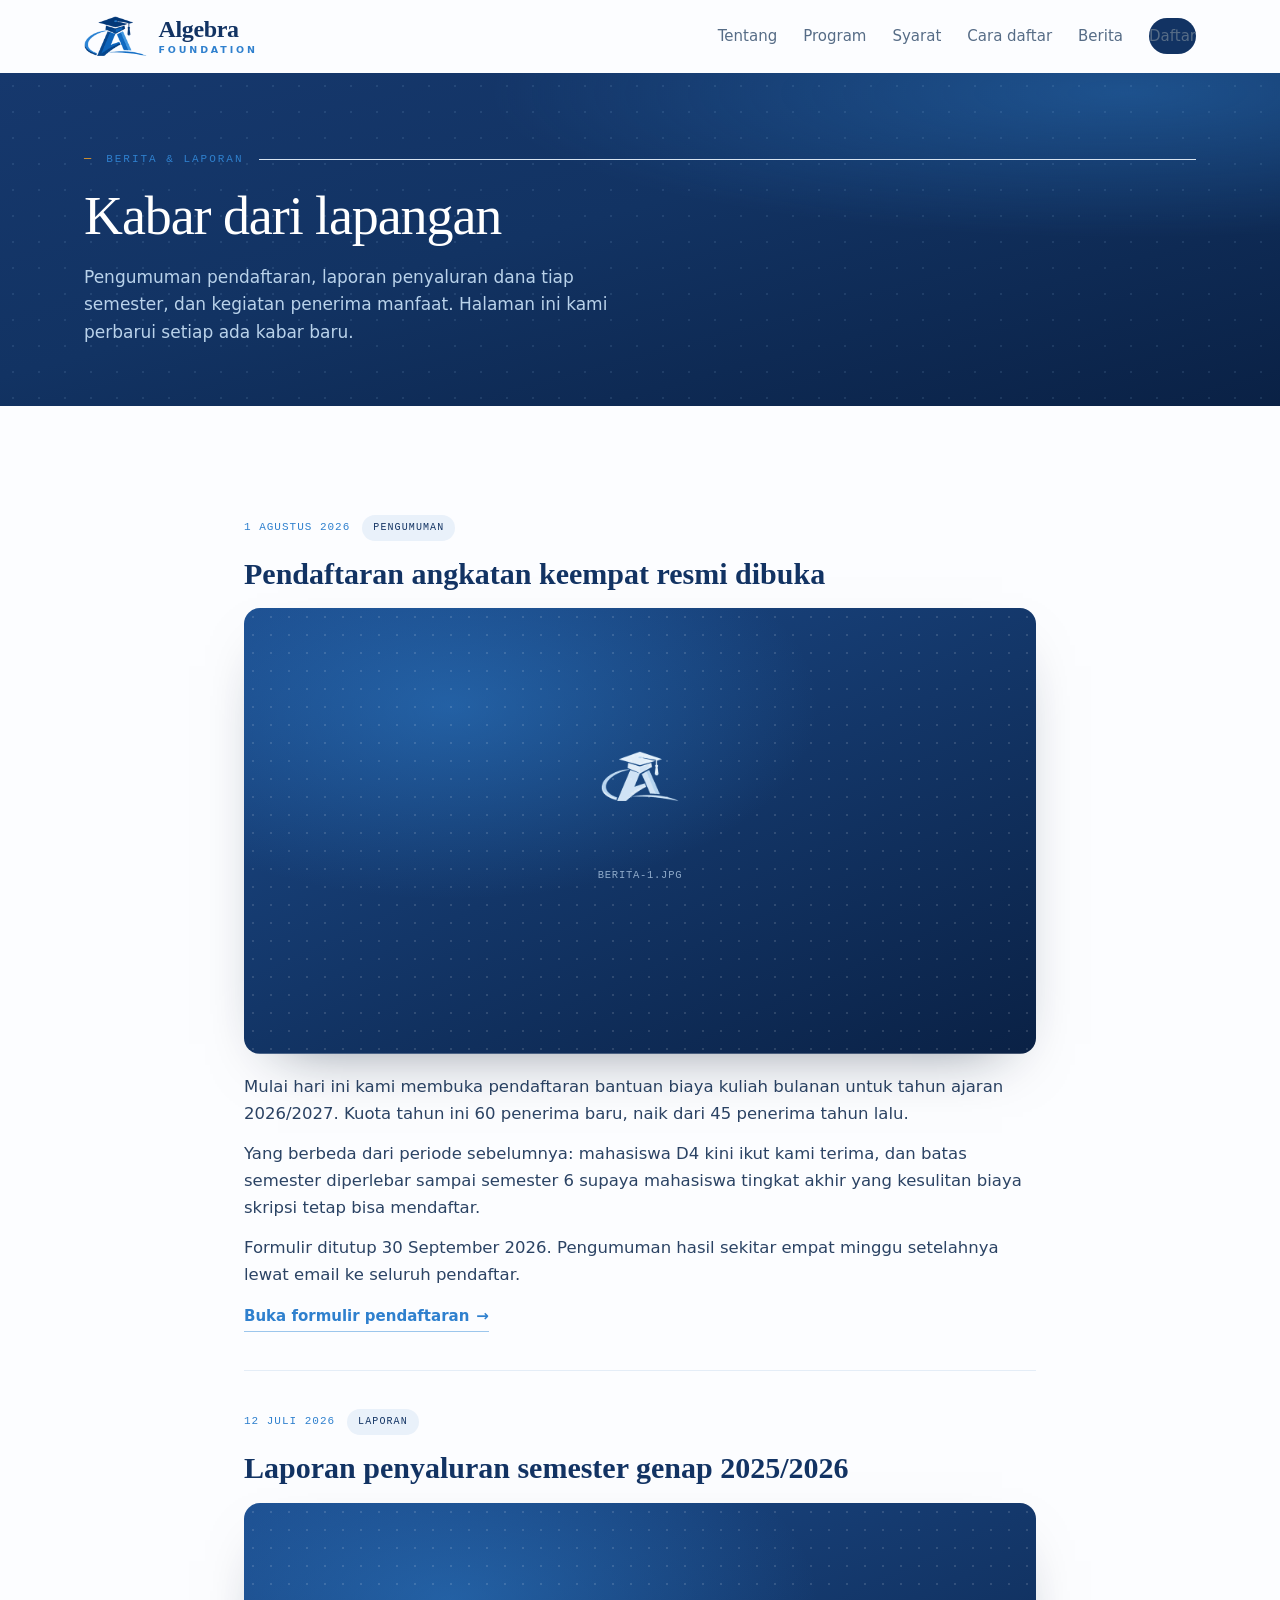
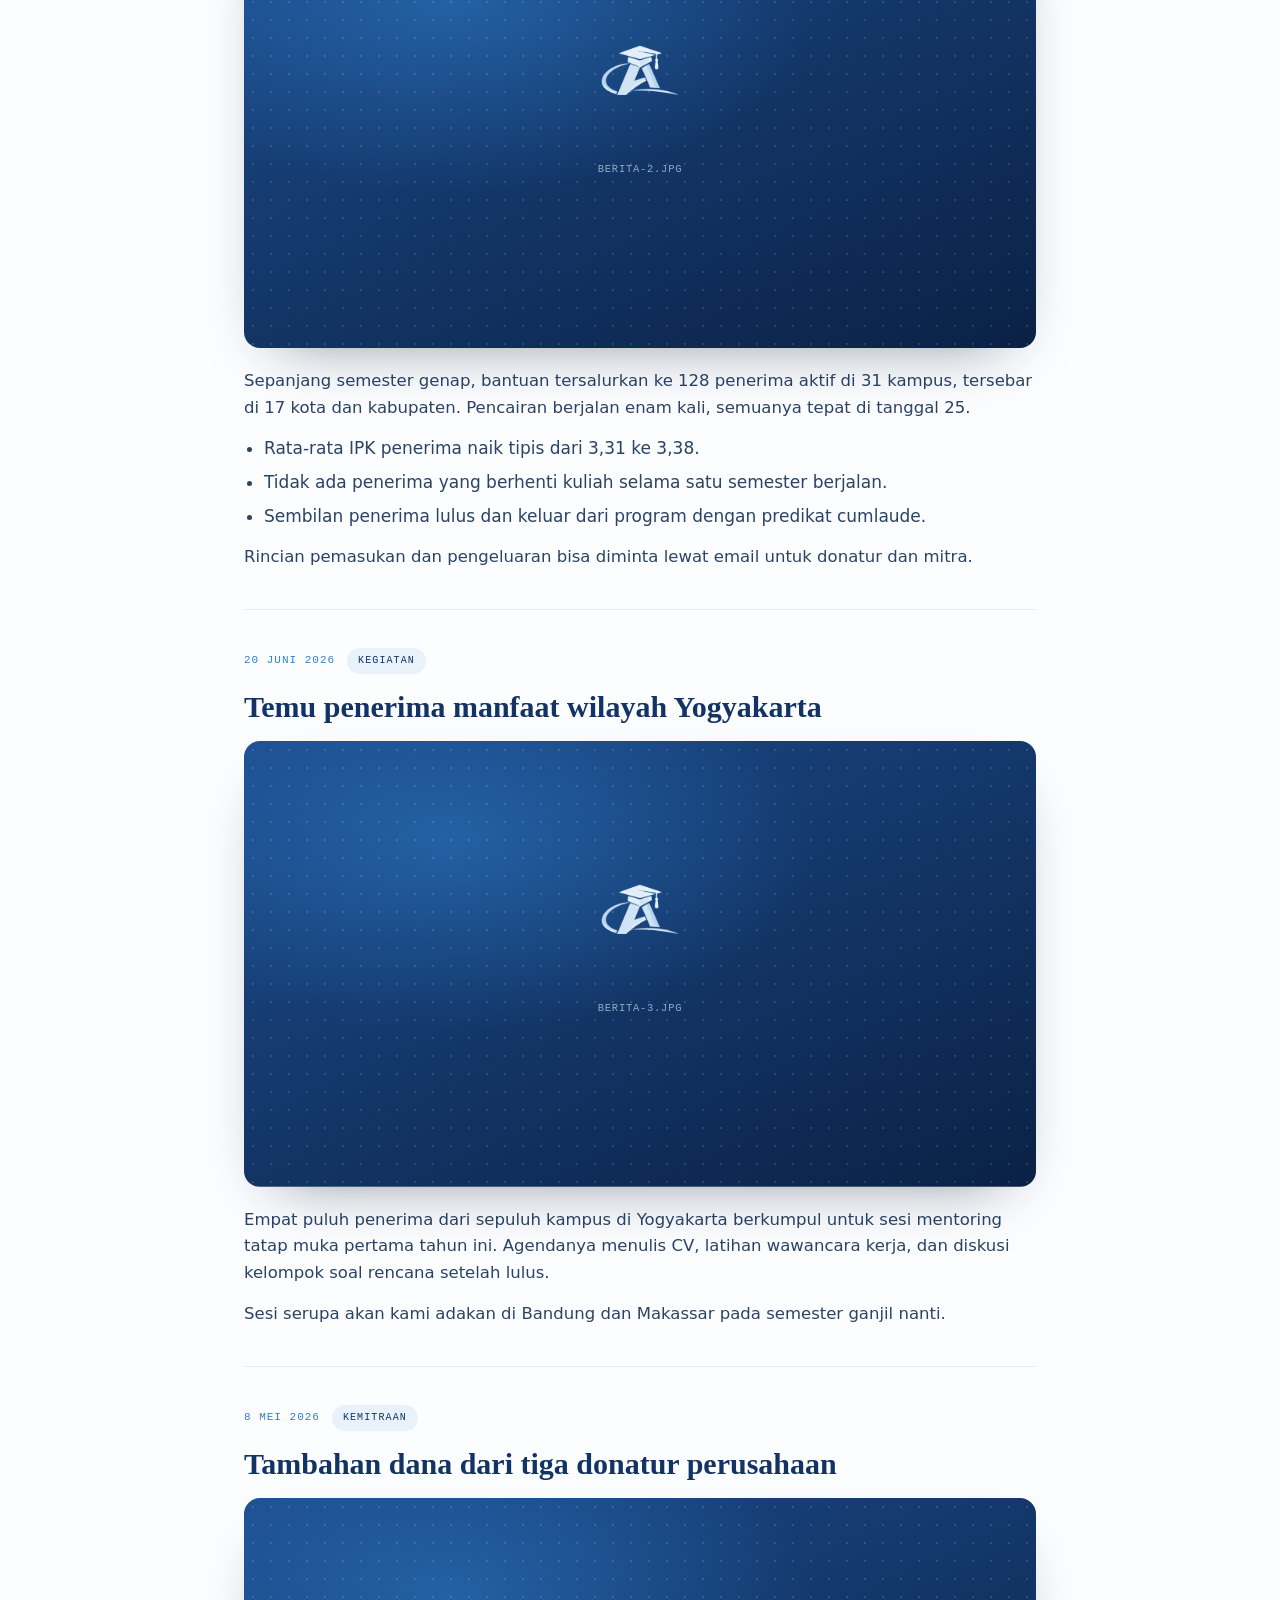
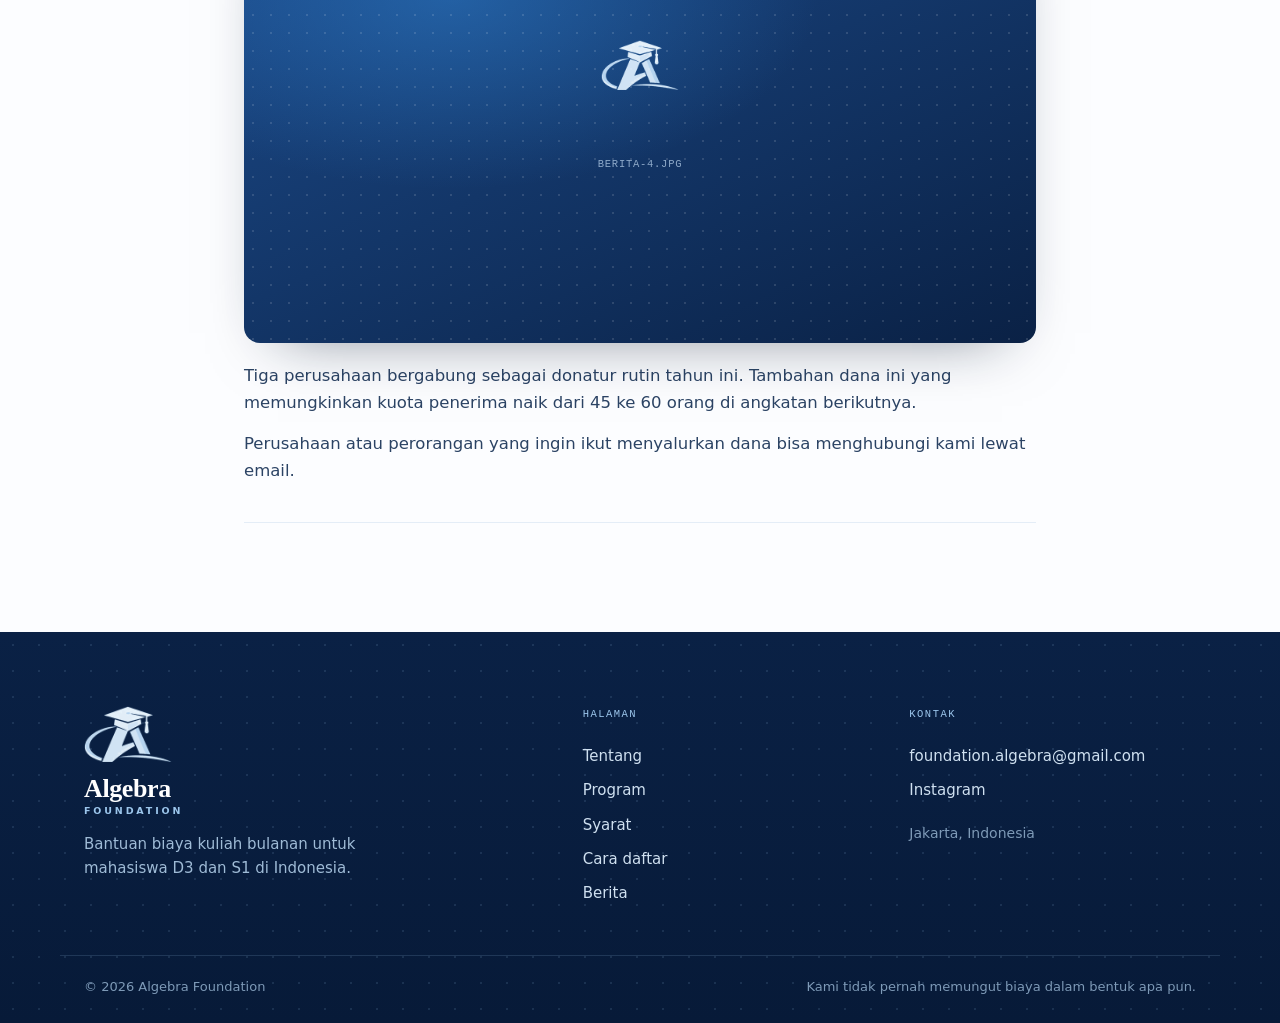
==== commit 390d2c3d: "Add files via upload" ====
--- a/berita.html
+++ b/berita.html
@@ -159,29 +159,34 @@
 .hero__lead{ font-size:clamp(16px,1.6vw,18.5px); line-height:1.68; color:#C3D9EE; max-width:52ch; margin:18px 0 30px; }
 .hero__cta{ display:flex; flex-wrap:wrap; gap:12px; }
 
-/* --- TANDA TANGAN: tumpukan bukti transfer --- */
-.slips{ position:relative; height:330px; }
-.slip{
-  position:absolute; left:0; right:0; border-radius:18px; padding:20px 22px;
-  background:linear-gradient(150deg, #FFFFFF, #F2F7FD);
-  box-shadow:0 30px 60px -28px rgba(4,16,36,.85);
-  color:var(--navy);
-}
-.slip--3{ top:0;   transform:rotate(-4deg) scale(.9);  opacity:.5; }
-.slip--2{ top:44px; transform:rotate(2.5deg) scale(.95); opacity:.78; }
-.slip--1{ top:96px; transform:rotate(-1deg); }
-.slip--1{ animation:bob 6s ease-in-out infinite; }
-@keyframes bob{ 0%,100%{ transform:rotate(-1deg) translateY(0); } 50%{ transform:rotate(-1deg) translateY(-9px); } }
-
-.slip__top{ display:flex; align-items:center; justify-content:space-between; gap:12px; margin-bottom:14px; }
-.slip__tag{ display:flex; align-items:center; gap:7px; font-family:var(--mono); font-size:10.5px; letter-spacing:.1em; text-transform:uppercase; color:#1F8A56; }
-.slip__tag .dot{ width:7px; height:7px; border-radius:50%; background:#22A366; }
-.slip__when{ font-family:var(--mono); font-size:10.5px; color:var(--muted); letter-spacing:.04em; }
-.slip__amt{ font-family:var(--serif); font-size:34px; font-weight:600; letter-spacing:-.02em; line-height:1; margin:0 0 4px; }
-.slip__from{ font-size:13.5px; color:var(--muted); margin:0 0 16px; }
-.slip__foot{ display:flex; align-items:center; gap:10px; border-top:1px dashed var(--line); padding-top:13px; }
-.slip__ava{ width:28px; height:28px; border-radius:8px; background:linear-gradient(150deg,var(--azure),var(--navy)); flex:none; }
-.slip__note{ font-size:12.5px; color:var(--muted); margin:0; }
+/* --- TANDA TANGAN: daftar kampus asal penerima --- */
+.kampus{
+  background:linear-gradient(150deg, rgba(255,255,255,.11), rgba(255,255,255,.035));
+  border:1px solid rgba(156,198,236,.26);
+  border-radius:18px; padding:26px 28px 22px;
+  box-shadow:0 30px 62px -34px rgba(4,16,36,.85);
+  backdrop-filter:blur(6px);
+}
+.kampus__head{
+  font-family:var(--mono); font-size:10.5px; letter-spacing:.17em; text-transform:uppercase;
+  color:var(--azure-300); margin:0 0 6px; padding-bottom:15px;
+  border-bottom:1px solid rgba(156,198,236,.24);
+}
+.kampus__list{ list-style:none; margin:0; padding:0; }
+.kampus__list li{
+  display:flex; align-items:baseline; justify-content:space-between; gap:16px;
+  padding:12px 0; border-bottom:1px solid rgba(156,198,236,.13);
+}
+.kampus__list li:last-child{ border-bottom:0; }
+.kampus__nama{ font-size:15.5px; font-weight:500; color:#EAF2FA; line-height:1.35; }
+.kampus__kota{
+  font-family:var(--mono); font-size:10.5px; letter-spacing:.07em; text-transform:uppercase;
+  color:#8FB0CE; flex:none;
+}
+.kampus__more{
+  font-family:var(--mono); font-size:11.5px; color:#8FB0CE; margin:0;
+  padding-top:15px; border-top:1px solid rgba(156,198,236,.24);
+}
 
 /* --- rel bulan --- */
 .ledger{ margin-top:clamp(40px,6vw,60px); }
@@ -442,7 +447,7 @@
 /* =========== RESPONSIF =========== */
 @media (max-width:980px){
   .hero__grid{ grid-template-columns:1fr; gap:44px; }
-  .slips{ height:300px; max-width:420px; margin:0 auto; }
+  .kampus{ max-width:460px; margin:0 auto; }
   .hero__rings{ top:-12%; right:-40%; opacity:.35; }
 }
 @media (max-width:900px){
@@ -475,8 +480,8 @@
   body{ font-size:16px; }
   .strip__grid{ grid-template-columns:1fr 1fr; }
   .foot__inner{ grid-template-columns:1fr; gap:32px; }
-  .slips{ height:290px; }
-  .slip__amt{ font-size:30px; }
+  .kampus{ padding:22px 20px 18px; }
+  .kampus__nama{ font-size:14.5px; }
 }
 
 @media (prefers-reduced-motion:reduce){
@@ -584,7 +589,7 @@
         <p>
           Sepanjang semester genap, bantuan tersalurkan ke 128 penerima aktif di 31 kampus,
           tersebar di 17 kota dan kabupaten. Pencairan berjalan enam kali, semuanya tepat di
-          tanggal 5.
+          tanggal 25.
         </p>
         <ul>
           <li>Rata-rata IPK penerima naik tipis dari 3,31 ke 3,38.</li>
@@ -669,9 +674,9 @@
 
     <div class="foot__col">
       <p class="foot__head">Kontak</p>
-      <a href="mailto:halo@algebrafoundation.org">halo@algebrafoundation.org</a>
-      <a href="https://instagram.com/" target="_blank" rel="noopener">Instagram</a>
-      <a href="https://wa.me/62800000000" target="_blank" rel="noopener">WhatsApp</a>
+      <a href="mailto:foundation.algebra@gmail.com">foundation.algebra@gmail.com</a>
+      <!-- GANTI: username Instagram yayasan -->
+      <a href="https://instagram.com/GANTI-USERNAME" target="_blank" rel="noopener">Instagram</a>
       <p class="foot__addr">Jakarta, Indonesia</p>
     </div>
   </div>
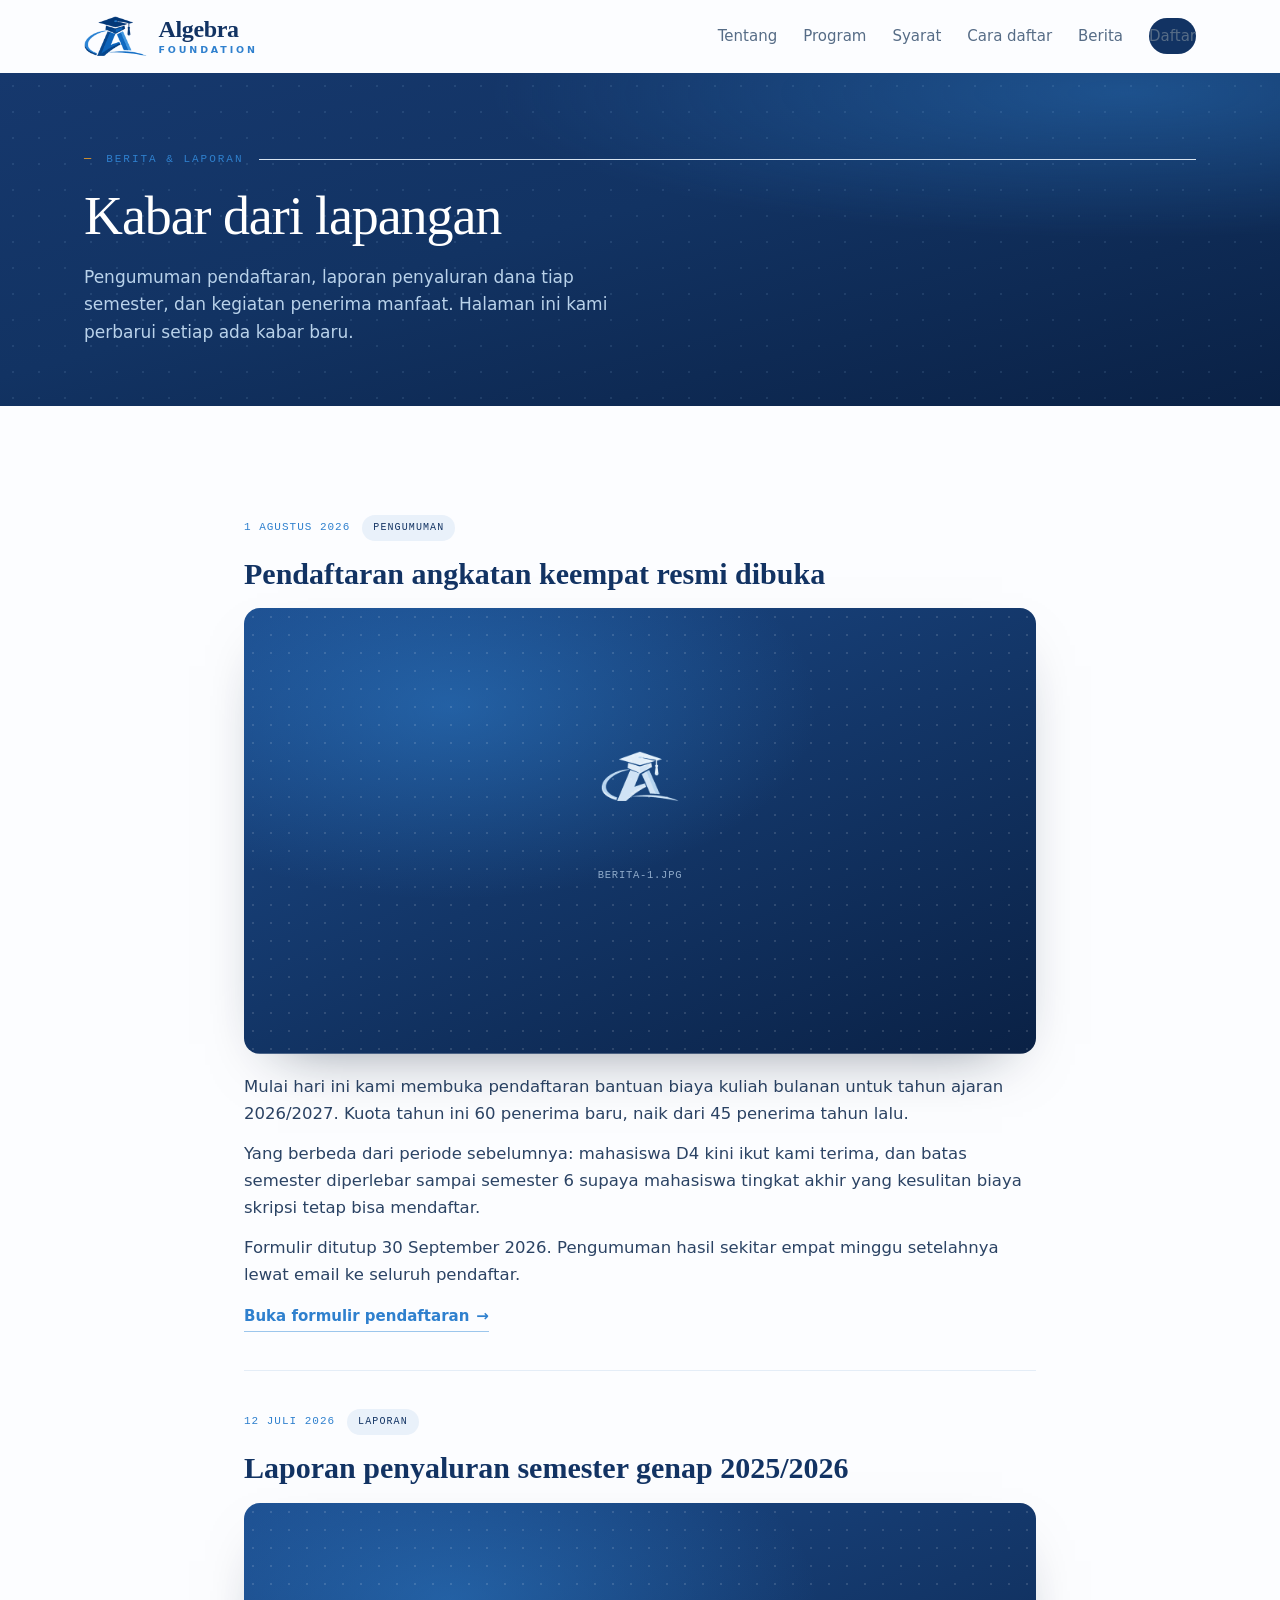
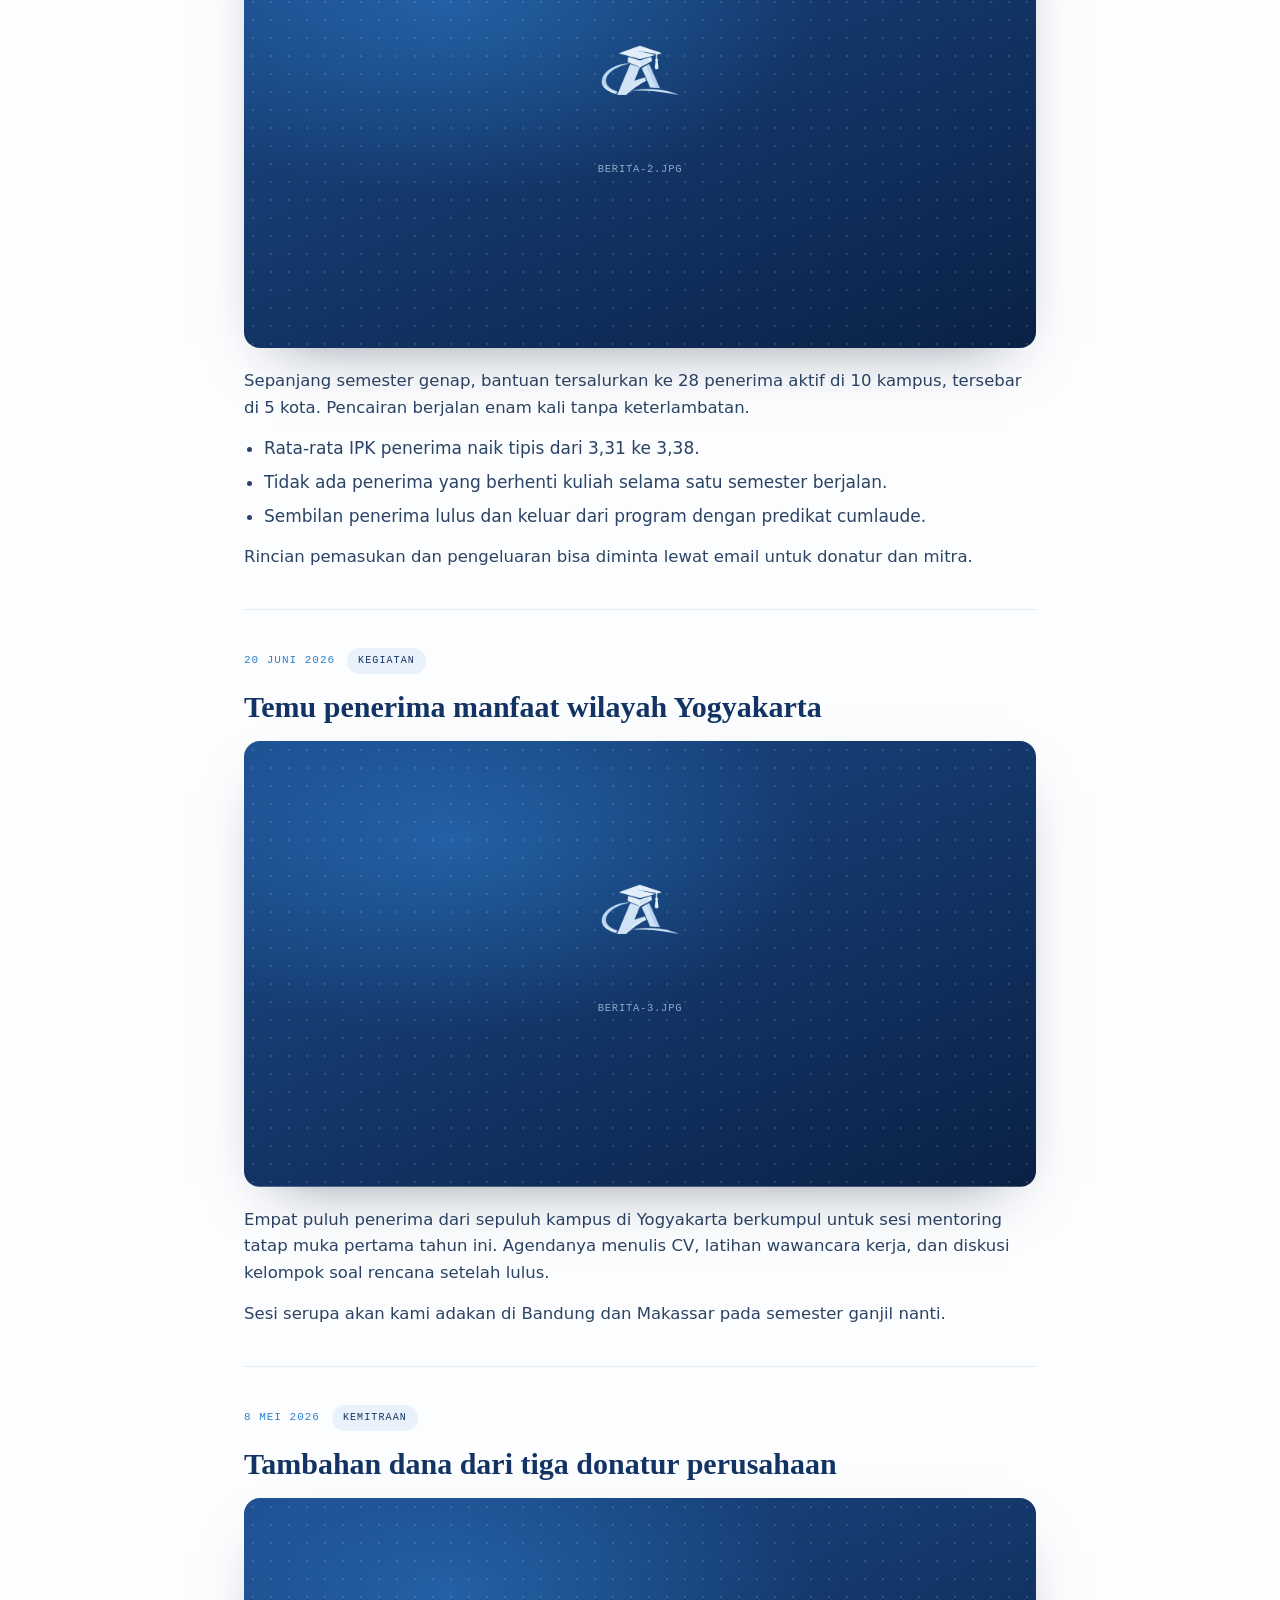
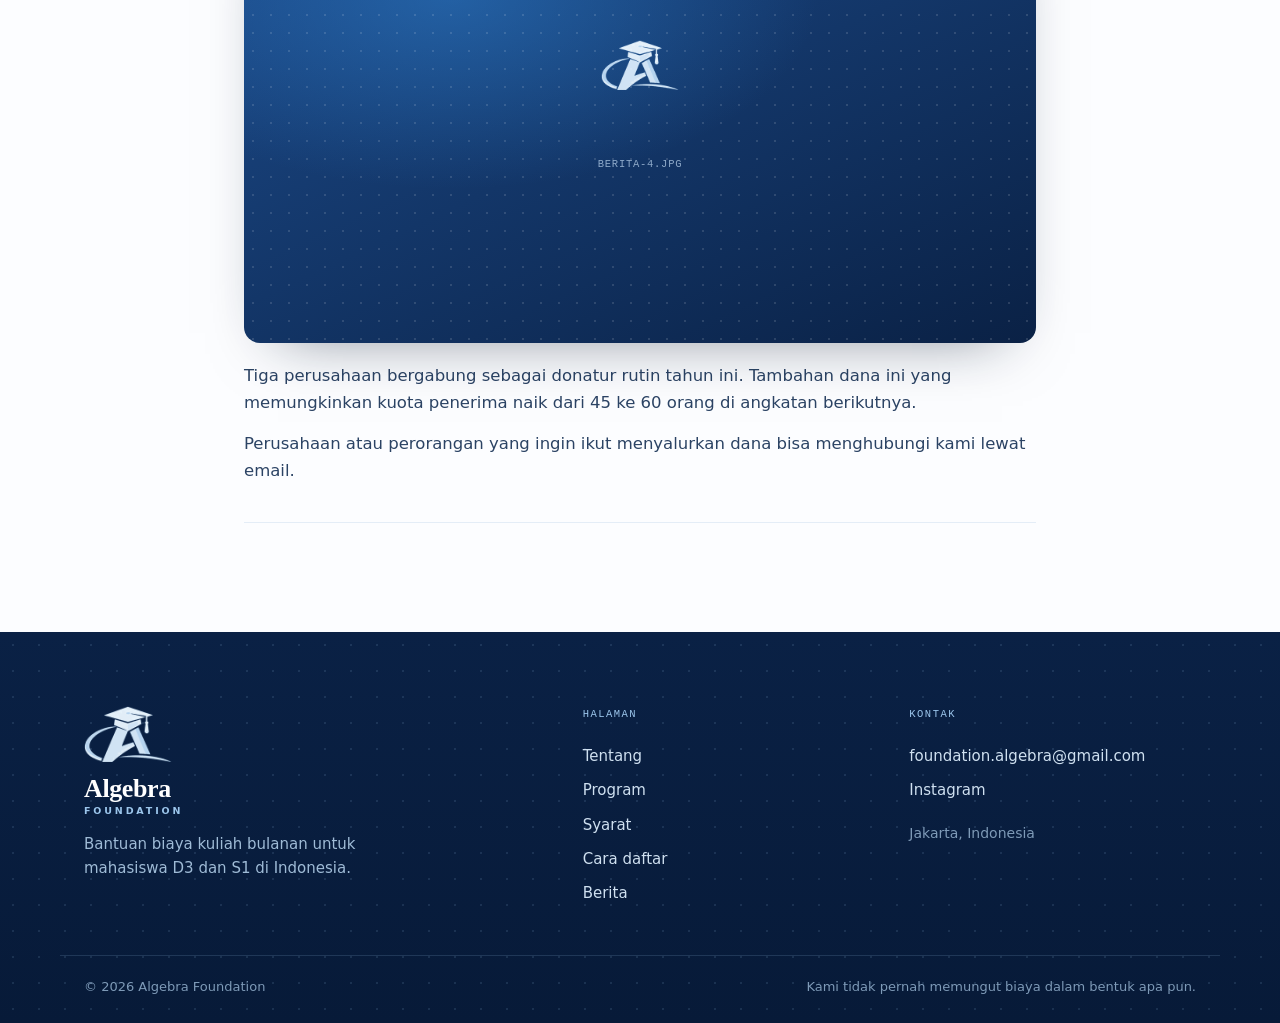
==== commit 016c0b9a: "Add files via upload" ====
--- a/berita.html
+++ b/berita.html
@@ -587,9 +587,8 @@
       </figure>
       <div class="post__body">
         <p>
-          Sepanjang semester genap, bantuan tersalurkan ke 128 penerima aktif di 31 kampus,
-          tersebar di 17 kota dan kabupaten. Pencairan berjalan enam kali, semuanya tepat di
-          tanggal 25.
+          Sepanjang semester genap, bantuan tersalurkan ke 28 penerima aktif di 10 kampus,
+          tersebar di 5 kota. Pencairan berjalan enam kali tanpa keterlambatan.
         </p>
         <ul>
           <li>Rata-rata IPK penerima naik tipis dari 3,31 ke 3,38.</li>
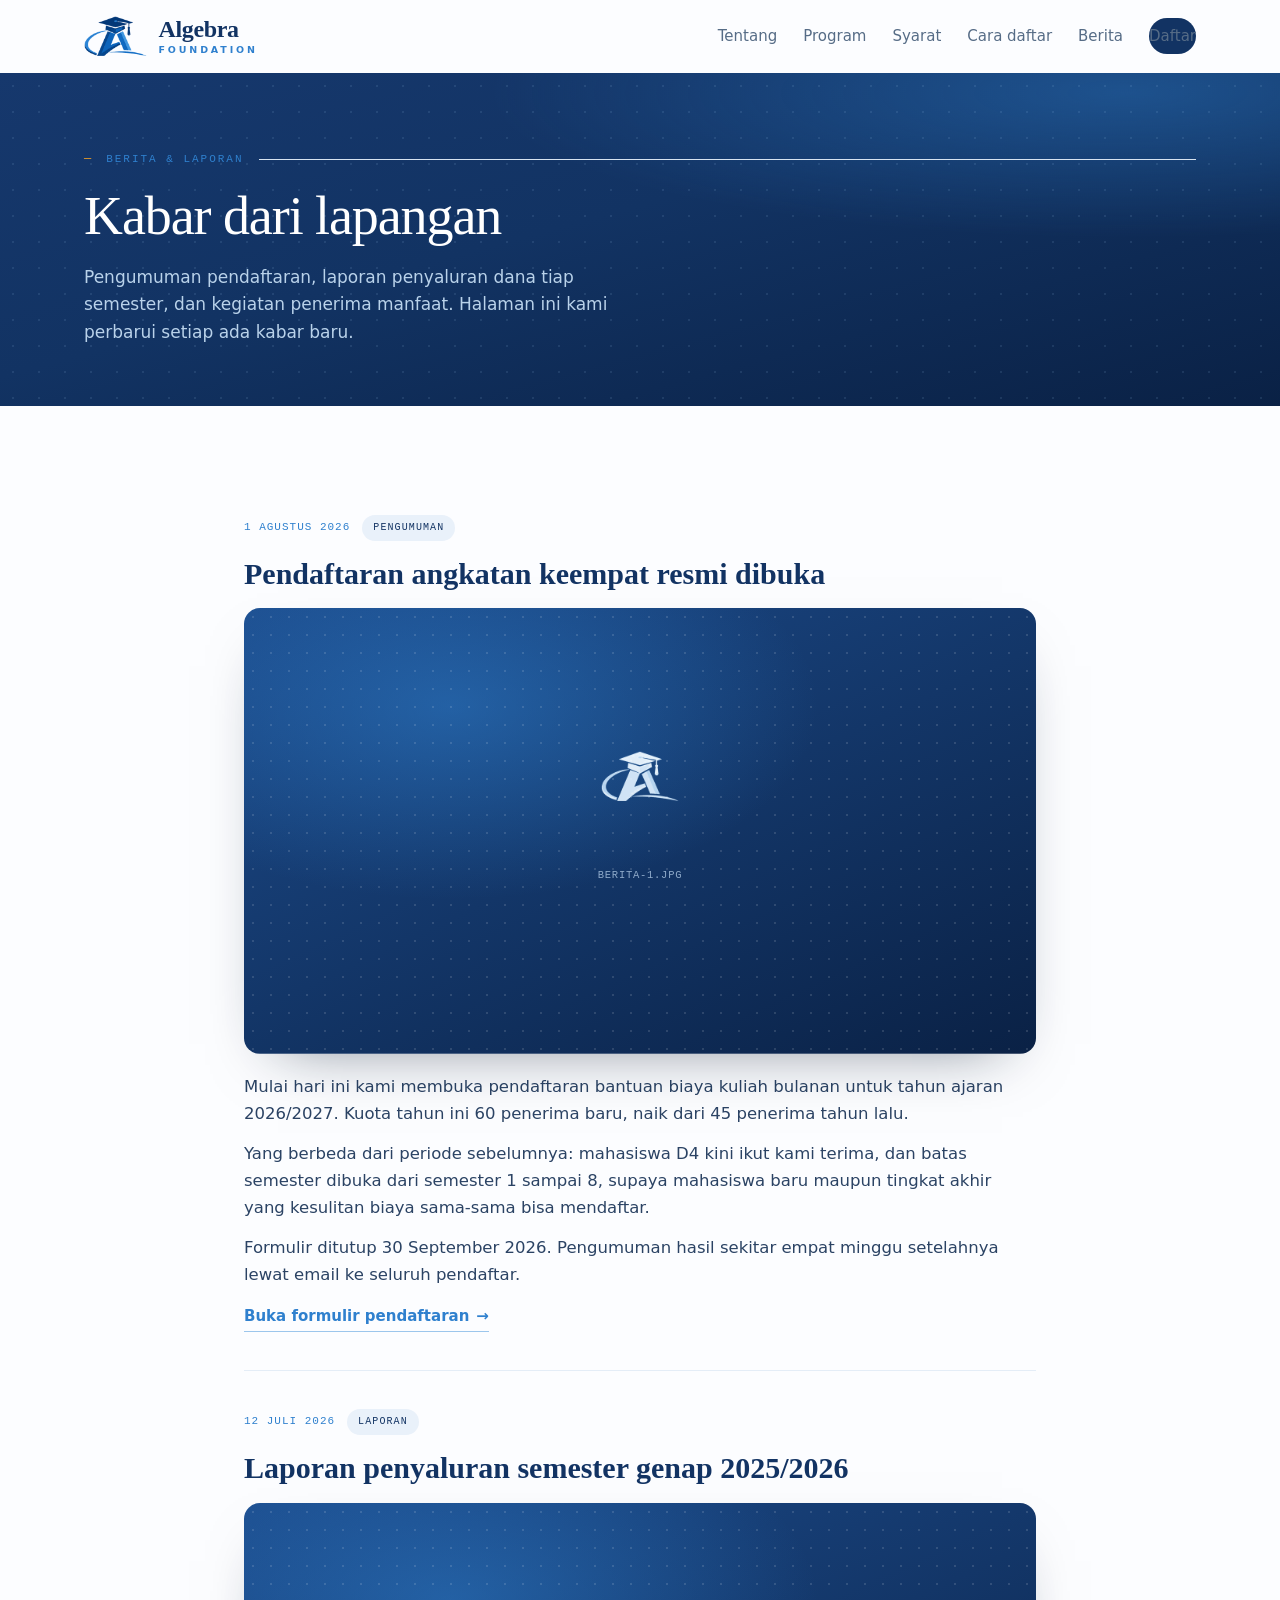
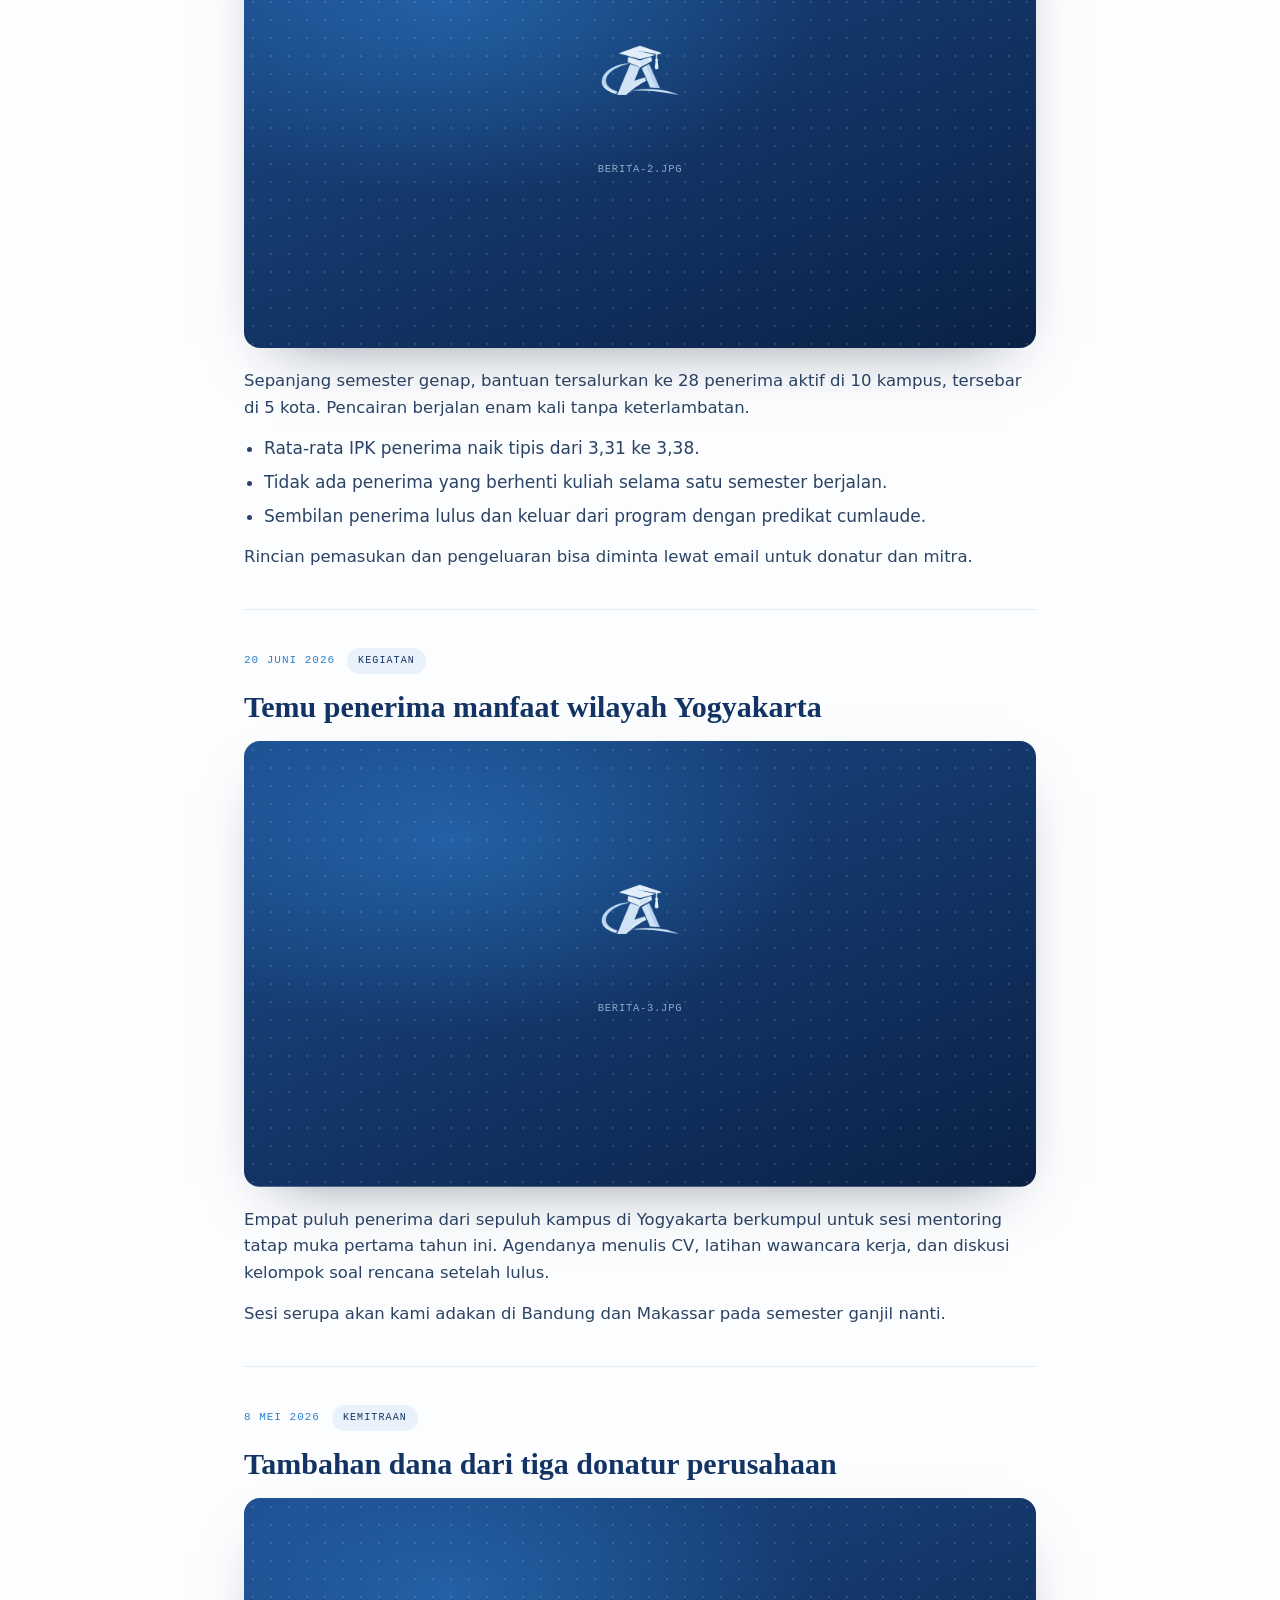
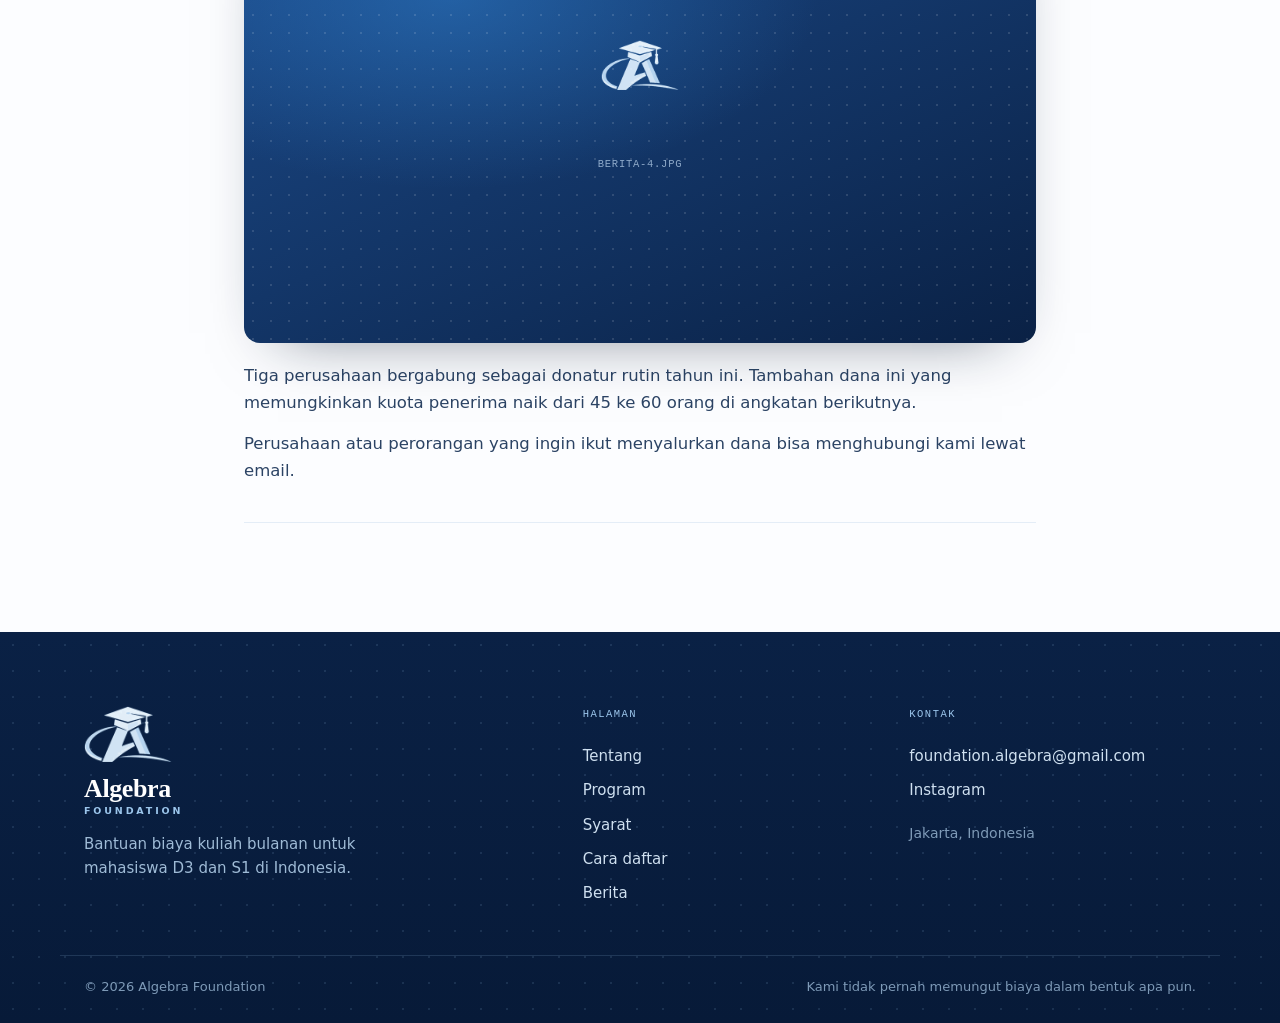
==== commit 83b22928: "Add files via upload" ====
--- a/berita.html
+++ b/berita.html
@@ -5,7 +5,7 @@
 <meta name="viewport" content="width=device-width, initial-scale=1.0">
 <title>Berita — Algebra Foundation</title>
 <meta name="description" content="Kabar terbaru, laporan penyaluran dana, dan kegiatan Algebra Foundation.">
-<link rel="icon" href="[data-uri]">
+<link rel="icon" href="[data-uri]">
 <meta name="theme-color" content="#123363">
 
 <link rel="preconnect" href="https://fonts.googleapis.com">
@@ -188,27 +188,24 @@
   padding-top:15px; border-top:1px solid rgba(156,198,236,.24);
 }
 
-/* --- rel bulan --- */
-.ledger{ margin-top:clamp(40px,6vw,60px); }
-.ledger__rail{ display:grid; grid-template-columns:repeat(12,1fr); border-top:1px solid rgba(156,198,236,.3); }
-.ledger__month{ display:flex; flex-direction:column; align-items:center; gap:9px; opacity:0; transform:translateY(6px); }
-.ledger.is-on .ledger__month{ animation:tickIn .5s cubic-bezier(.2,.7,.3,1) forwards; }
-.ledger.is-on .ledger__month:nth-child(1){animation-delay:.04s}
-.ledger.is-on .ledger__month:nth-child(2){animation-delay:.1s}
-.ledger.is-on .ledger__month:nth-child(3){animation-delay:.16s}
-.ledger.is-on .ledger__month:nth-child(4){animation-delay:.22s}
-.ledger.is-on .ledger__month:nth-child(5){animation-delay:.28s}
-.ledger.is-on .ledger__month:nth-child(6){animation-delay:.34s}
-.ledger.is-on .ledger__month:nth-child(7){animation-delay:.4s}
-.ledger.is-on .ledger__month:nth-child(8){animation-delay:.46s}
-.ledger.is-on .ledger__month:nth-child(9){animation-delay:.52s}
-.ledger.is-on .ledger__month:nth-child(10){animation-delay:.58s}
-.ledger.is-on .ledger__month:nth-child(11){animation-delay:.64s}
-.ledger.is-on .ledger__month:nth-child(12){animation-delay:.7s}
-@keyframes tickIn{ to{ opacity:1; transform:none; } }
-.ledger__tick{ width:2px; height:22px; background:var(--marigold); border-radius:2px; box-shadow:0 0 10px rgba(227,154,43,.7); }
-.ledger__label{ font-family:var(--mono); font-size:11.5px; letter-spacing:.06em; color:#A9C4DF; text-transform:uppercase; }
-.ledger__note{ font-family:var(--mono); font-size:12.5px; color:#94B6D6; margin:20px 0 0; }
+/* --- cek cepat kelayakan --- */
+.cepat{
+  display:flex; align-items:baseline; gap:22px; flex-wrap:wrap;
+  margin-top:clamp(38px,5vw,54px); padding-top:26px;
+  border-top:1px solid rgba(156,198,236,.26);
+}
+.cepat__head{
+  font-family:var(--mono); font-size:10.5px; letter-spacing:.17em; text-transform:uppercase;
+  color:var(--azure-300); margin:0; flex:none;
+}
+.cepat__list{ list-style:none; margin:0; padding:0; display:flex; flex-wrap:wrap; gap:10px; }
+.cepat__list li{
+  display:inline-flex; align-items:center;
+  padding:9px 17px 9px 13px; border-radius:999px;
+  background:rgba(255,255,255,.07); border:1px solid rgba(156,198,236,.24);
+  font-size:14.5px; color:#DCE9F6; line-height:1.3;
+}
+.cepat__list svg{ width:15px; height:15px; color:var(--marigold); flex:none; margin-right:9px; }
 
 /* =========== STRIP ANGKA =========== */
 .strip{ background:var(--navy-900); color:#fff; position:relative; overflow:hidden; }
@@ -470,8 +467,8 @@
   .nav a{ padding:13px 0; border-bottom:1px solid var(--line-soft); font-size:16px; }
   .nav a:not(.btn)::after{ display:none; }
   .nav .btn--pill{ margin-top:14px; border-bottom:0; }
-  .ledger__rail{ grid-template-columns:repeat(6,1fr); row-gap:20px; padding-top:20px; }
-  .ledger__label{ font-size:10.5px; }
+  .cepat{ gap:14px; }
+  .cepat__list li{ font-size:13.5px; padding:8px 15px 8px 12px; }
   .hero__cta .btn{ flex:1 1 100%; }
   .callout{ padding:24px; }
   .callout .btn{ width:100%; }
@@ -488,7 +485,6 @@
   html{ scroll-behavior:auto; }
   *,*::before,*::after{ animation-duration:.001ms !important; animation-delay:0ms !important; animation-iteration-count:1 !important; transition-duration:.001ms !important; }
   .reveal{ opacity:1; transform:none; }
-  .ledger__month{ opacity:1; transform:none; }
   .hero__arc path{ stroke-dashoffset:0; }
 }
 
@@ -564,8 +560,8 @@
         </p>
         <p>
           Yang berbeda dari periode sebelumnya: mahasiswa D4 kini ikut kami terima, dan batas
-          semester diperlebar sampai semester 6 supaya mahasiswa tingkat akhir yang kesulitan
-          biaya skripsi tetap bisa mendaftar.
+          semester dibuka dari semester 1 sampai 8, supaya mahasiswa baru maupun tingkat
+          akhir yang kesulitan biaya sama-sama bisa mendaftar.
         </p>
         <p>
           Formulir ditutup 30 September 2026. Pengumuman hasil sekitar empat minggu setelahnya
